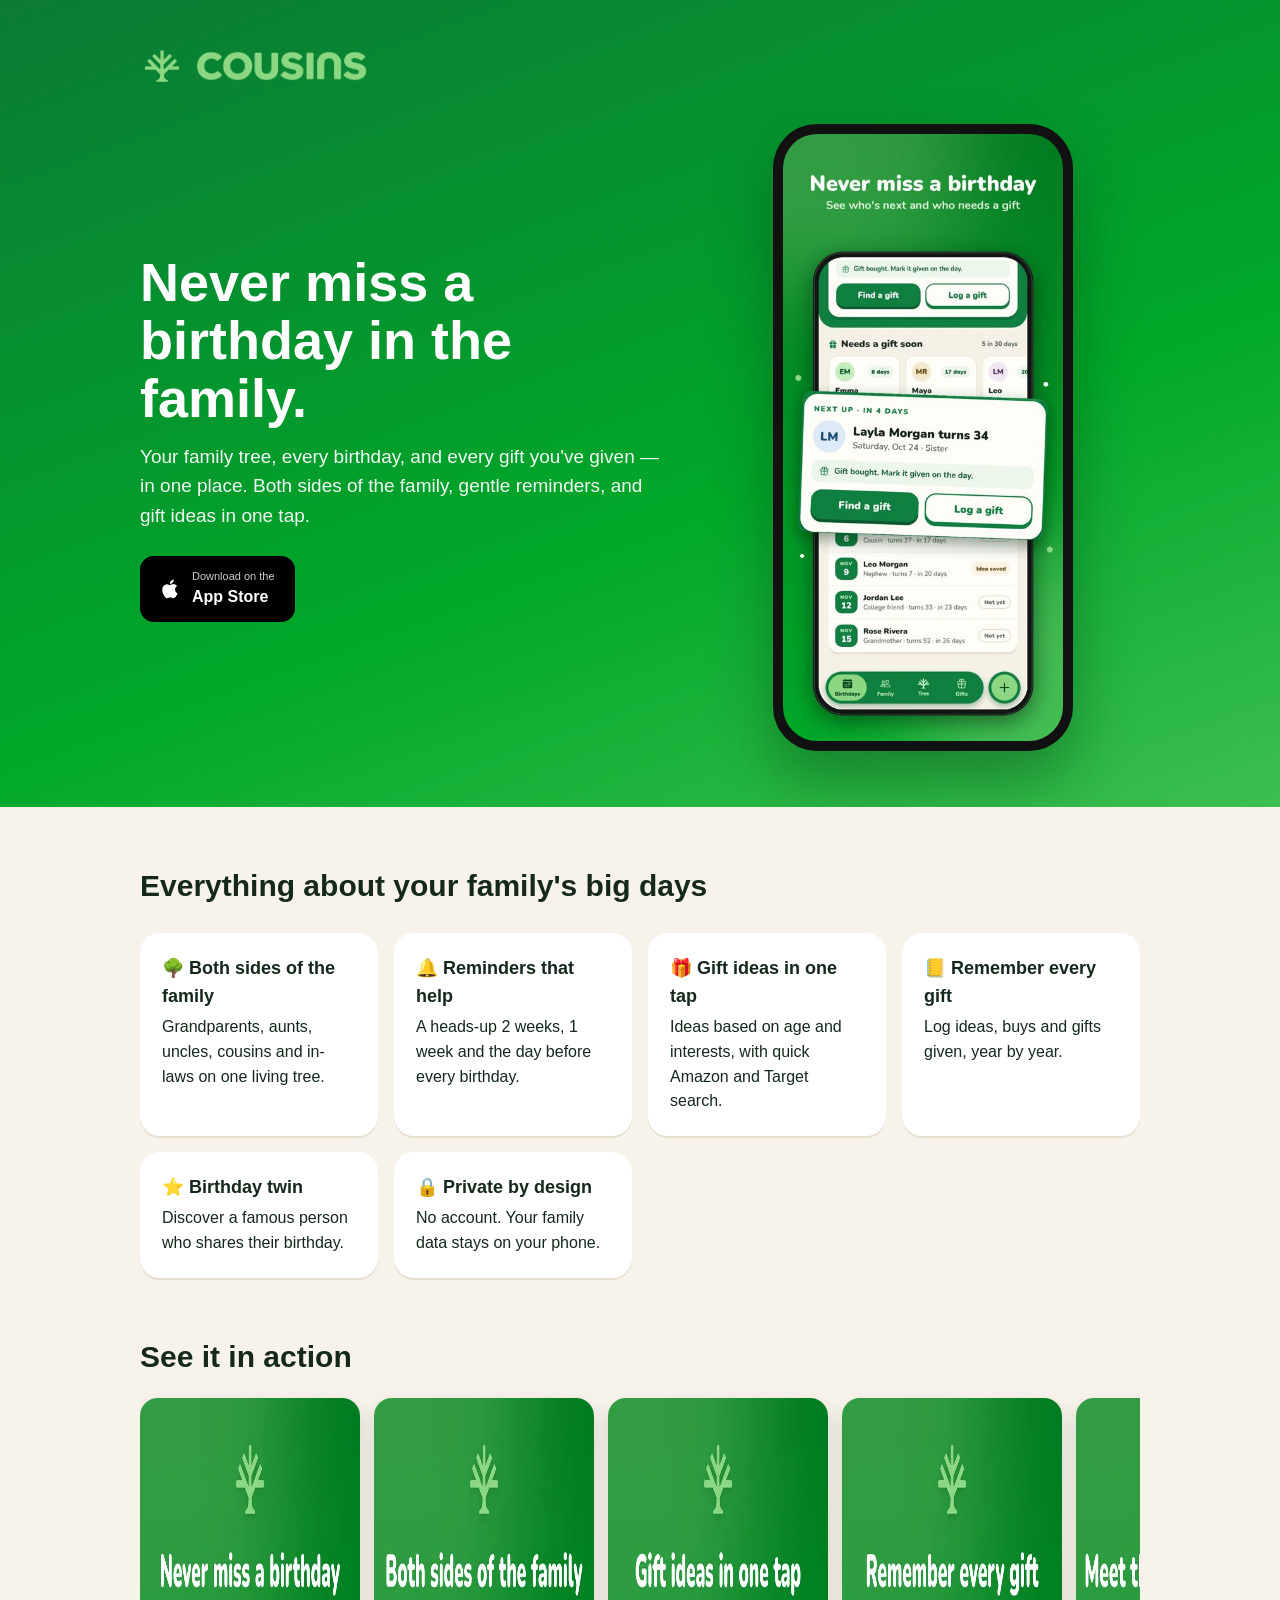
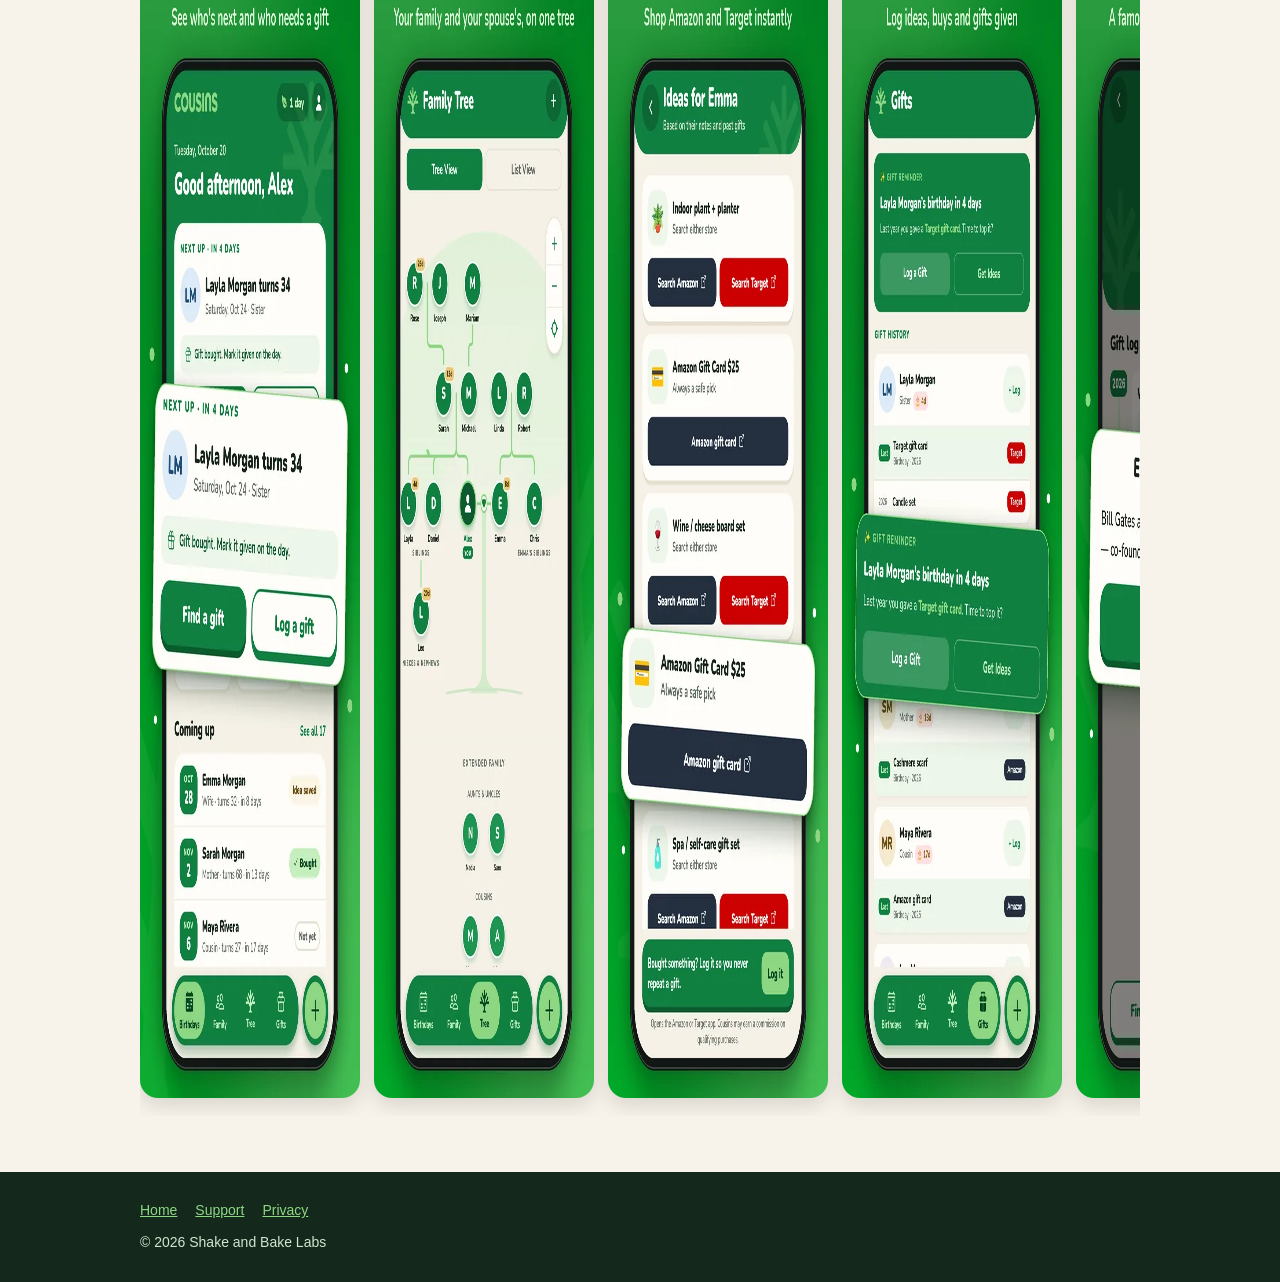
==== index.html @ 428f33ee "COUSINS landing, support and privacy pages" ====
<!doctype html><html lang="en"><head><meta charset="utf-8"><meta name="viewport" content="width=device-width,initial-scale=1"><title>COUSINS – Birthdays & Gifts for your whole family</title><meta name="description" content="COUSINS keeps your whole family tree, every birthday and every gift in one place."><link rel="icon" href="assets/tree.png"><link rel="apple-touch-icon" href="assets/apple-touch-icon.png"><meta name="theme-color" content="#00A829"><link rel="stylesheet" href="style.css"></head><body>
<header class="hero"><div class="wrap">
<div class="brand"><img class="t" src="assets/tree.png" alt=""><img class="w" src="assets/wordmark.png" alt="COUSINS"></div>
<div class="hero-grid"><div>
<h1>Never miss a birthday in the family.</h1>
<p class="sub">Your family tree, every birthday, and every gift you've given — in one place. Both sides of the family, gentle reminders, and gift ideas in one tap.</p>
<a class="badge" href="https://apps.apple.com/app/id6773212380"><svg width="22" height="22" viewBox="0 0 24 24" fill="#fff"><path d="M16.4 12.6c0-2.6 2.1-3.8 2.2-3.9-1.2-1.8-3.1-2-3.7-2-1.6-.2-3.1.9-3.9.9s-2-.9-3.4-.9c-1.7 0-3.3 1-4.2 2.6-1.8 3.1-.5 7.7 1.3 10.2.9 1.2 1.9 2.6 3.2 2.6 1.3-.1 1.8-.8 3.3-.8s2 .8 3.4.8c1.4 0 2.3-1.3 3.1-2.5 1-1.4 1.4-2.8 1.4-2.9-.1 0-2.7-1-2.7-4.1zM13.9 4.9c.7-.9 1.2-2 1.1-3.2-1 0-2.3.7-3 1.6-.7.8-1.3 2-1.1 3.1 1.1.1 2.3-.6 3-1.5z"/></svg><span><small>Download on the</small>App Store</span></a>
</div>
<div class="phone"><video src="assets/preview.mp4" poster="assets/poster.jpg" autoplay muted loop playsinline preload="metadata"></video></div>
</div></div></header>
<section><div class="wrap"><h2>Everything about your family's big days</h2>
<div class="feats">
<div class="feat"><b>🌳 Both sides of the family</b>Grandparents, aunts, uncles, cousins and in-laws on one living tree.</div>
<div class="feat"><b>🔔 Reminders that help</b>A heads-up 2 weeks, 1 week and the day before every birthday.</div>
<div class="feat"><b>🎁 Gift ideas in one tap</b>Ideas based on age and interests, with quick Amazon and Target search.</div>
<div class="feat"><b>📒 Remember every gift</b>Log ideas, buys and gifts given, year by year.</div>
<div class="feat"><b>⭐ Birthday twin</b>Discover a famous person who shares their birthday.</div>
<div class="feat"><b>🔒 Private by design</b>No account. Your family data stays on your phone.</div>
</div></div></section>
<section style="padding-top:0"><div class="wrap"><h2>See it in action</h2><div class="gallery">
<img src="assets/01_home.webp" alt="COUSINS screenshot" loading="lazy" width="600" height="1300">
<img src="assets/02_tree.webp" alt="COUSINS screenshot" loading="lazy" width="600" height="1300">
<img src="assets/03_ideas.webp" alt="COUSINS screenshot" loading="lazy" width="600" height="1300">
<img src="assets/04_gifts.webp" alt="COUSINS screenshot" loading="lazy" width="600" height="1300">
<img src="assets/05_twin.webp" alt="COUSINS screenshot" loading="lazy" width="600" height="1300">
<img src="assets/06_remind.webp" alt="COUSINS screenshot" loading="lazy" width="600" height="1300">
<img src="assets/07_family.webp" alt="COUSINS screenshot" loading="lazy" width="600" height="1300">
<img src="assets/08_welcome.webp" alt="COUSINS screenshot" loading="lazy" width="600" height="1300">
</div></div></section><footer><div class="wrap"><a href="index.html">Home</a><a href="support.html">Support</a><a href="privacy.html">Privacy</a><div style="margin-top:10px">© 2026 Shake and Bake Labs</div></div></footer></body></html>
---- style.css ----
:root{--g:#00A829;--gd:#0b7a35;--m:#8DD782;--ink:#14281c;--cream:#F7F3EA}
*{box-sizing:border-box}body{margin:0;font-family:-apple-system,BlinkMacSystemFont,"Nunito","Segoe UI",Roboto,sans-serif;color:var(--ink);background:var(--cream);line-height:1.55}
a{color:var(--gd)}img,video{max-width:100%;display:block}
.wrap{max-width:1040px;margin:0 auto;padding:0 20px}
header.hero{background:linear-gradient(160deg,#0b7a35,var(--g) 60%,#3cbf50);color:#fff;padding:44px 0 56px;overflow:hidden}
.brand{display:flex;align-items:center;gap:12px}.brand img.t{height:44px}.brand img.w{height:30px}
.hero-grid{display:grid;gap:36px;align-items:center;margin-top:36px}
@media(min-width:820px){.hero-grid{grid-template-columns:1.1fr .9fr}}
h1{font-size:clamp(34px,6vw,54px);line-height:1.08;margin:0 0 14px;font-weight:900}
.sub{font-size:19px;opacity:.95;margin:0 0 26px;max-width:34em}
.badge{display:inline-flex;align-items:center;gap:10px;background:#000;color:#fff;text-decoration:none;padding:12px 20px;border-radius:14px;font-weight:700}
.badge small{display:block;font-size:11px;font-weight:500;opacity:.8}
.phone{justify-self:center;width:min(300px,78vw);border-radius:44px;background:#111;padding:10px;box-shadow:0 30px 60px rgba(0,40,10,.35)}
.phone video{border-radius:34px;width:100%;aspect-ratio:886/1920;object-fit:cover;background:#0b7a35}
section{padding:56px 0}h2{font-size:30px;margin:0 0 10px;font-weight:900}
.feats{display:grid;gap:16px;grid-template-columns:repeat(auto-fit,minmax(220px,1fr));margin-top:24px}
.feat{background:#fff;border-radius:20px;padding:22px;box-shadow:0 2px 0 #e6dfcf}.feat b{display:block;font-size:18px;margin-bottom:4px}
.gallery{display:flex;gap:14px;overflow-x:auto;scroll-snap-type:x mandatory;padding:8px 2px 18px}
.gallery img{width:220px;flex:0 0 auto;border-radius:18px;scroll-snap-align:start;box-shadow:0 8px 20px rgba(0,0,0,.12)}
footer{background:var(--ink);color:#cfe7cf;padding:28px 0;font-size:14px}footer a{color:var(--m);margin-right:18px}
.doc{background:#fff;border-radius:20px;padding:28px;margin:32px auto;max-width:760px}
.doc h1{font-size:34px;color:var(--gd)}.doc h2{font-size:20px;margin-top:26px}
.top{background:var(--g);padding:16px 0}
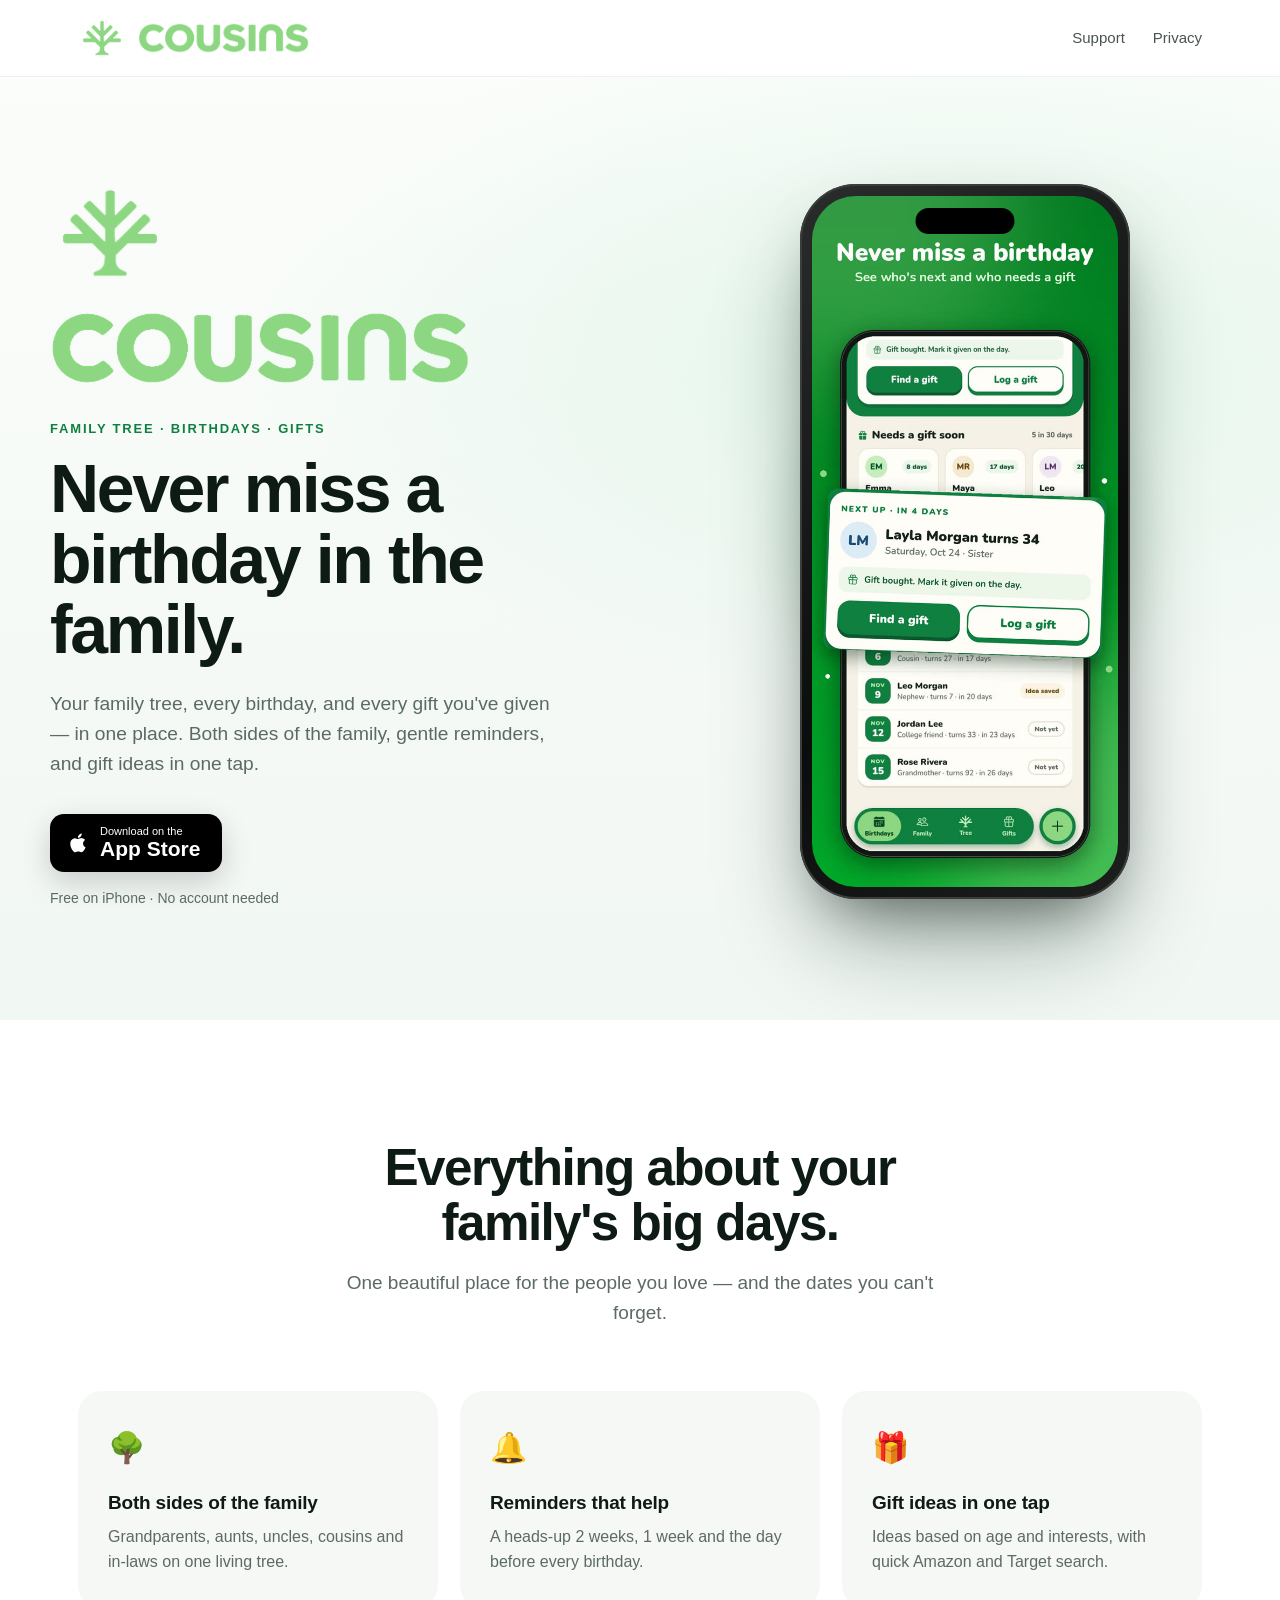
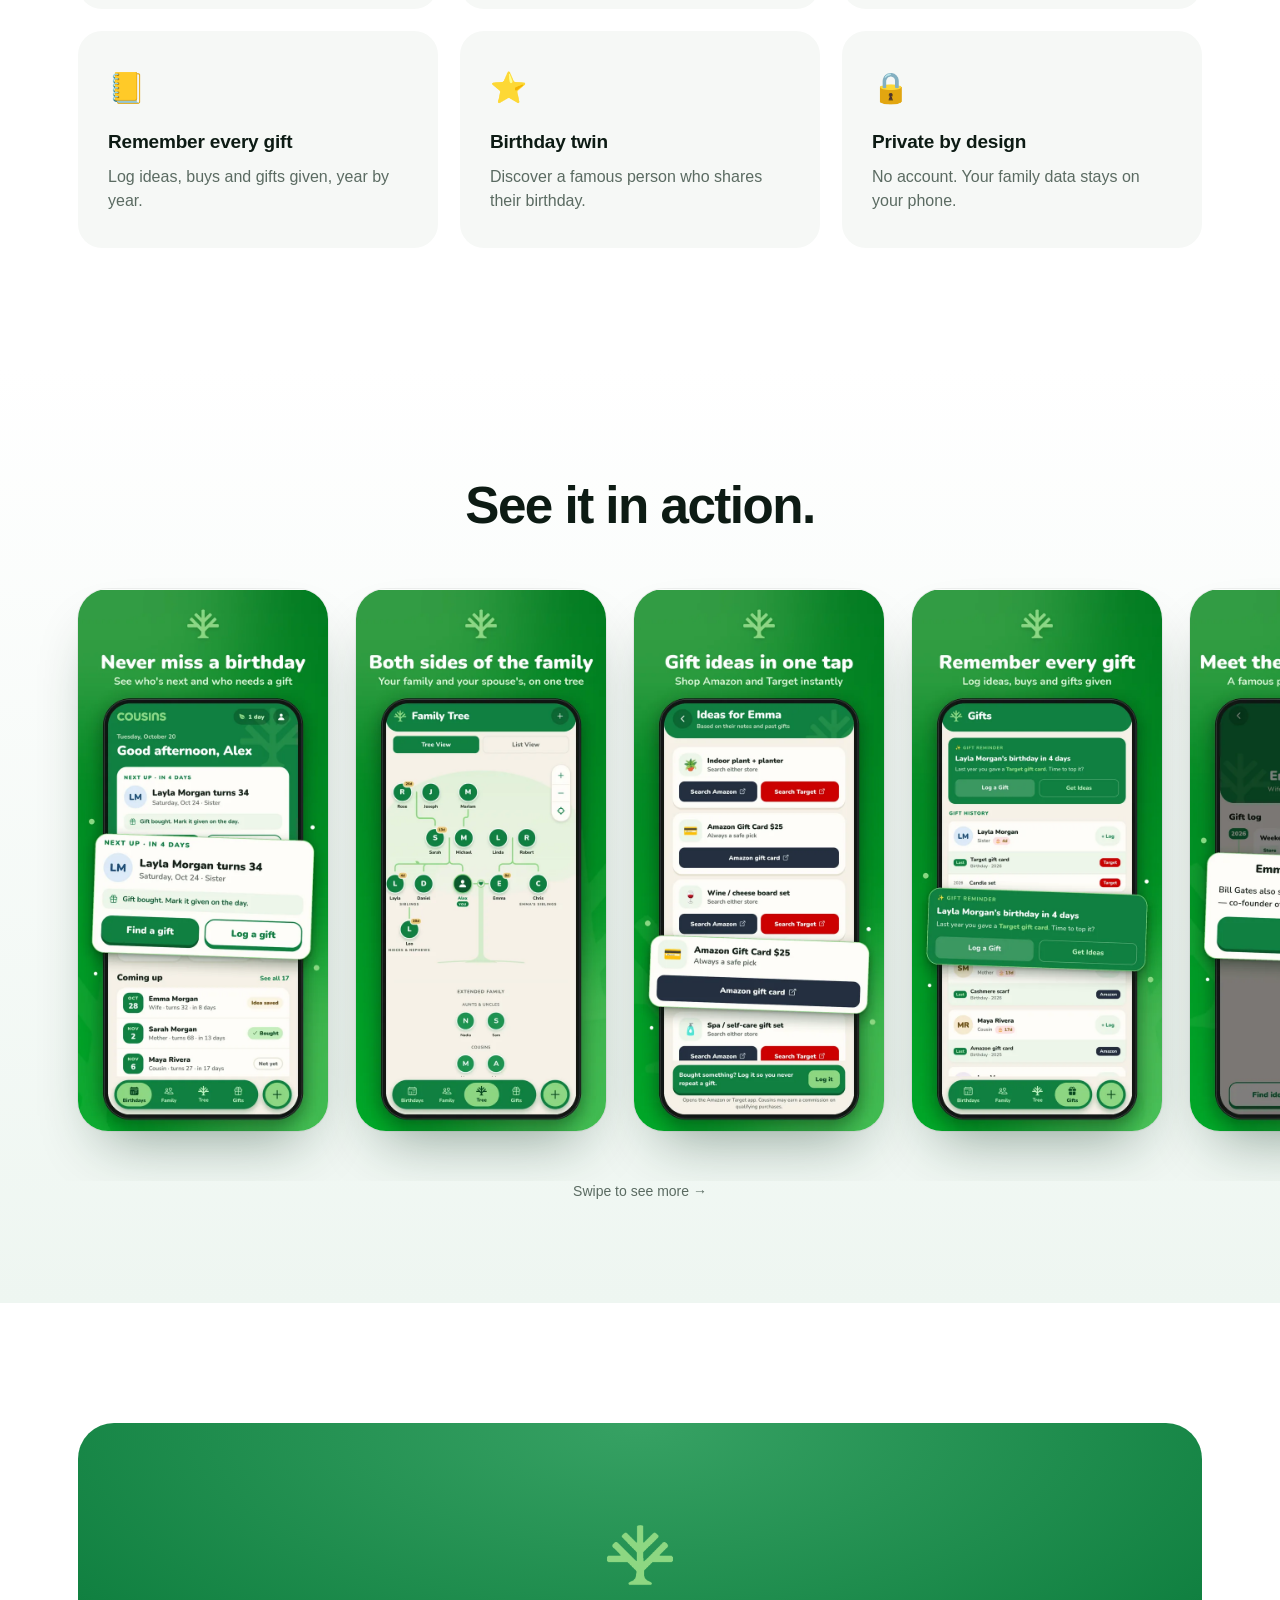
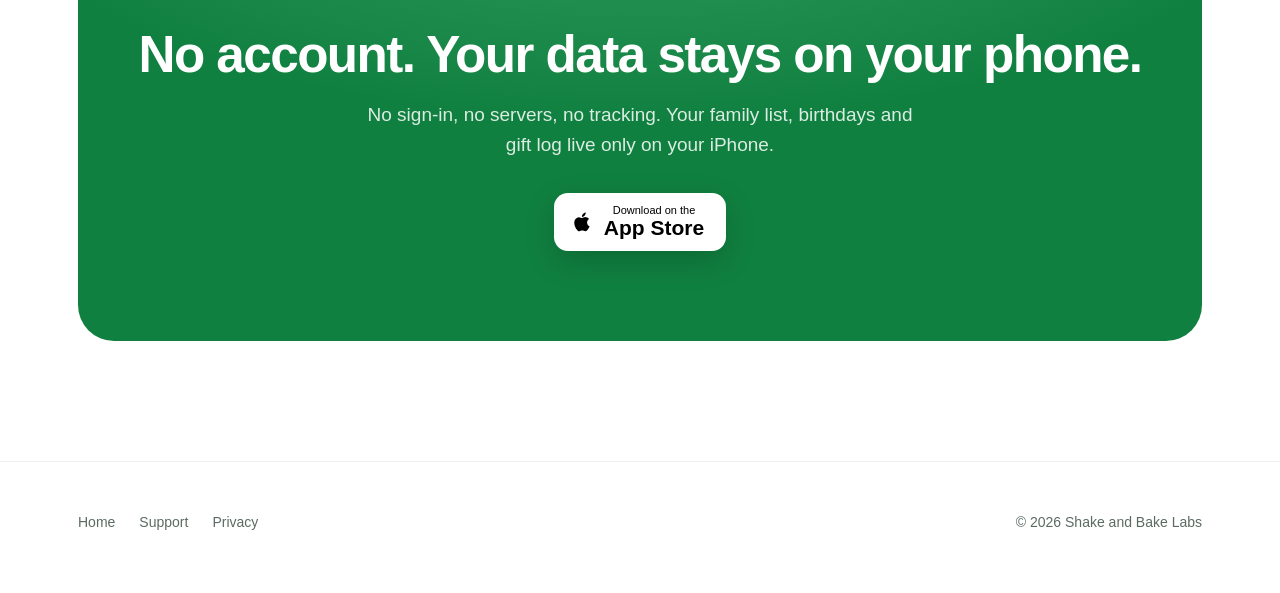
==== commit 6c8af187: "Premium redesign" ====
--- a/index.html
+++ b/index.html
@@ -1,29 +1,18 @@
-<!doctype html><html lang="en"><head><meta charset="utf-8"><meta name="viewport" content="width=device-width,initial-scale=1"><title>COUSINS – Birthdays & Gifts for your whole family</title><meta name="description" content="COUSINS keeps your whole family tree, every birthday and every gift in one place."><link rel="icon" href="assets/tree.png"><link rel="apple-touch-icon" href="assets/apple-touch-icon.png"><meta name="theme-color" content="#00A829"><link rel="stylesheet" href="style.css"></head><body>
-<header class="hero"><div class="wrap">
-<div class="brand"><img class="t" src="assets/tree.png" alt=""><img class="w" src="assets/wordmark.png" alt="COUSINS"></div>
-<div class="hero-grid"><div>
+<!doctype html><html lang="en"><head><meta charset="utf-8"><meta name="viewport" content="width=device-width,initial-scale=1"><title>COUSINS – Birthdays & Gifts for your whole family</title><meta name="description" content="COUSINS keeps your whole family tree, every birthday and every gift in one place."><link rel="icon" href="assets/tree.png"><link rel="apple-touch-icon" href="assets/apple-touch-icon.png"><meta name="theme-color" content="#108040"><link rel="stylesheet" href="style.css"></head><body>
+<header class="nav"><div class="wrap"><a class="brand" href="index.html"><img class="t" src="assets/tree.png" alt=""><img class="w" src="assets/wordmark.png" alt="COUSINS"></a><nav><a href="support.html">Support</a><a href="privacy.html">Privacy</a></nav></div></header>
+<section class="hero" style="padding:0"><div class="wrap hero-grid"><div>
+<div class="hero-logo"><img class="t" src="assets/tree.png" alt=""><img class="w" src="assets/wordmark.png" alt="COUSINS"></div>
+<div class="eyebrow">Family tree · Birthdays · Gifts</div>
 <h1>Never miss a birthday in the family.</h1>
 <p class="sub">Your family tree, every birthday, and every gift you've given — in one place. Both sides of the family, gentle reminders, and gift ideas in one tap.</p>
 <a class="badge" href="https://apps.apple.com/app/id6773212380"><svg width="22" height="22" viewBox="0 0 24 24" fill="#fff"><path d="M16.4 12.6c0-2.6 2.1-3.8 2.2-3.9-1.2-1.8-3.1-2-3.7-2-1.6-.2-3.1.9-3.9.9s-2-.9-3.4-.9c-1.7 0-3.3 1-4.2 2.6-1.8 3.1-.5 7.7 1.3 10.2.9 1.2 1.9 2.6 3.2 2.6 1.3-.1 1.8-.8 3.3-.8s2 .8 3.4.8c1.4 0 2.3-1.3 3.1-2.5 1-1.4 1.4-2.8 1.4-2.9-.1 0-2.7-1-2.7-4.1zM13.9 4.9c.7-.9 1.2-2 1.1-3.2-1 0-2.3.7-3 1.6-.7.8-1.3 2-1.1 3.1 1.1.1 2.3-.6 3-1.5z"/></svg><span><small>Download on the</small>App Store</span></a>
+<p class="note">Free on iPhone · No account needed</p>
 </div>
-<div class="phone"><video src="assets/preview.mp4" poster="assets/poster.jpg" autoplay muted loop playsinline preload="metadata"></video></div>
-</div></div></header>
-<section><div class="wrap"><h2>Everything about your family's big days</h2>
-<div class="feats">
-<div class="feat"><b>🌳 Both sides of the family</b>Grandparents, aunts, uncles, cousins and in-laws on one living tree.</div>
-<div class="feat"><b>🔔 Reminders that help</b>A heads-up 2 weeks, 1 week and the day before every birthday.</div>
-<div class="feat"><b>🎁 Gift ideas in one tap</b>Ideas based on age and interests, with quick Amazon and Target search.</div>
-<div class="feat"><b>📒 Remember every gift</b>Log ideas, buys and gifts given, year by year.</div>
-<div class="feat"><b>⭐ Birthday twin</b>Discover a famous person who shares their birthday.</div>
-<div class="feat"><b>🔒 Private by design</b>No account. Your family data stays on your phone.</div>
-</div></div></section>
-<section style="padding-top:0"><div class="wrap"><h2>See it in action</h2><div class="gallery">
-<img src="assets/01_home.webp" alt="COUSINS screenshot" loading="lazy" width="600" height="1300">
-<img src="assets/02_tree.webp" alt="COUSINS screenshot" loading="lazy" width="600" height="1300">
-<img src="assets/03_ideas.webp" alt="COUSINS screenshot" loading="lazy" width="600" height="1300">
-<img src="assets/04_gifts.webp" alt="COUSINS screenshot" loading="lazy" width="600" height="1300">
-<img src="assets/05_twin.webp" alt="COUSINS screenshot" loading="lazy" width="600" height="1300">
-<img src="assets/06_remind.webp" alt="COUSINS screenshot" loading="lazy" width="600" height="1300">
-<img src="assets/07_family.webp" alt="COUSINS screenshot" loading="lazy" width="600" height="1300">
-<img src="assets/08_welcome.webp" alt="COUSINS screenshot" loading="lazy" width="600" height="1300">
-</div></div></section><footer><div class="wrap"><a href="index.html">Home</a><a href="support.html">Support</a><a href="privacy.html">Privacy</a><div style="margin-top:10px">© 2026 Shake and Bake Labs</div></div></footer></body></html>
+<div class="stage"><div class="phone"><video src="assets/preview.mp4" poster="assets/poster.jpg" autoplay muted loop playsinline preload="auto"></video></div></div>
+</div></section>
+<section class="center"><div class="wrap"><h2>Everything about your<br>family's big days.</h2><p class="lead">One beautiful place for the people you love — and the dates you can't forget.</p><div class="feats" style="text-align:left"><div class="feat"><div class="ic">🌳</div><b>Both sides of the family</b><p>Grandparents, aunts, uncles, cousins and in-laws on one living tree.</p></div><div class="feat"><div class="ic">🔔</div><b>Reminders that help</b><p>A heads-up 2 weeks, 1 week and the day before every birthday.</p></div><div class="feat"><div class="ic">🎁</div><b>Gift ideas in one tap</b><p>Ideas based on age and interests, with quick Amazon and Target search.</p></div><div class="feat"><div class="ic">📒</div><b>Remember every gift</b><p>Log ideas, buys and gifts given, year by year.</p></div><div class="feat"><div class="ic">⭐</div><b>Birthday twin</b><p>Discover a famous person who shares their birthday.</p></div><div class="feat"><div class="ic">🔒</div><b>Private by design</b><p>No account. Your family data stays on your phone.</p></div></div></div></section>
+<section class="gallery-sec center" style="padding-top:110px"><div class="wrap"><h2>See it in action.</h2></div><div class="gallery"><div class="shot"><img src="assets/01_home.webp" alt="COUSINS screenshot" loading="lazy" width="600" height="1300"></div><div class="shot"><img src="assets/02_tree.webp" alt="COUSINS screenshot" loading="lazy" width="600" height="1300"></div><div class="shot"><img src="assets/03_ideas.webp" alt="COUSINS screenshot" loading="lazy" width="600" height="1300"></div><div class="shot"><img src="assets/04_gifts.webp" alt="COUSINS screenshot" loading="lazy" width="600" height="1300"></div><div class="shot"><img src="assets/05_twin.webp" alt="COUSINS screenshot" loading="lazy" width="600" height="1300"></div><div class="shot"><img src="assets/06_remind.webp" alt="COUSINS screenshot" loading="lazy" width="600" height="1300"></div><div class="shot"><img src="assets/07_family.webp" alt="COUSINS screenshot" loading="lazy" width="600" height="1300"></div><div class="shot"><img src="assets/08_welcome.webp" alt="COUSINS screenshot" loading="lazy" width="600" height="1300"></div></div><p class="hint">Swipe to see more →</p></section>
+<section><div class="wrap"><div class="privacy"><img src="assets/tree.png" alt=""><h2>No account. Your data stays on your phone.</h2><p>No sign-in, no servers, no tracking. Your family list, birthdays and gift log live only on your iPhone.</p><a class="badge" href="https://apps.apple.com/app/id6773212380"><svg width="22" height="22" viewBox="0 0 24 24" fill="#fff"><path d="M16.4 12.6c0-2.6 2.1-3.8 2.2-3.9-1.2-1.8-3.1-2-3.7-2-1.6-.2-3.1.9-3.9.9s-2-.9-3.4-.9c-1.7 0-3.3 1-4.2 2.6-1.8 3.1-.5 7.7 1.3 10.2.9 1.2 1.9 2.6 3.2 2.6 1.3-.1 1.8-.8 3.3-.8s2 .8 3.4.8c1.4 0 2.3-1.3 3.1-2.5 1-1.4 1.4-2.8 1.4-2.9-.1 0-2.7-1-2.7-4.1zM13.9 4.9c.7-.9 1.2-2 1.1-3.2-1 0-2.3.7-3 1.6-.7.8-1.3 2-1.1 3.1 1.1.1 2.3-.6 3-1.5z"/></svg><span><small>Download on the</small>App Store</span></a></div></div></section>
+<footer><div class="wrap"><div><a href="index.html">Home</a><a href="support.html">Support</a><a href="privacy.html">Privacy</a></div><div>© 2026 Shake and Bake Labs</div></div></footer>
+<script>document.querySelectorAll('video').forEach(v=>{v.muted=true;v.play().catch(()=>{})})</script>
+</body></html>
--- a/style.css
+++ b/style.css
@@ -1,23 +1,82 @@
-:root{--g:#00A829;--gd:#0b7a35;--m:#8DD782;--ink:#14281c;--cream:#F7F3EA}
-*{box-sizing:border-box}body{margin:0;font-family:-apple-system,BlinkMacSystemFont,"Nunito","Segoe UI",Roboto,sans-serif;color:var(--ink);background:var(--cream);line-height:1.55}
-a{color:var(--gd)}img,video{max-width:100%;display:block}
-.wrap{max-width:1040px;margin:0 auto;padding:0 20px}
-header.hero{background:linear-gradient(160deg,#0b7a35,var(--g) 60%,#3cbf50);color:#fff;padding:44px 0 56px;overflow:hidden}
-.brand{display:flex;align-items:center;gap:12px}.brand img.t{height:44px}.brand img.w{height:30px}
-.hero-grid{display:grid;gap:36px;align-items:center;margin-top:36px}
-@media(min-width:820px){.hero-grid{grid-template-columns:1.1fr .9fr}}
-h1{font-size:clamp(34px,6vw,54px);line-height:1.08;margin:0 0 14px;font-weight:900}
-.sub{font-size:19px;opacity:.95;margin:0 0 26px;max-width:34em}
-.badge{display:inline-flex;align-items:center;gap:10px;background:#000;color:#fff;text-decoration:none;padding:12px 20px;border-radius:14px;font-weight:700}
-.badge small{display:block;font-size:11px;font-weight:500;opacity:.8}
-.phone{justify-self:center;width:min(300px,78vw);border-radius:44px;background:#111;padding:10px;box-shadow:0 30px 60px rgba(0,40,10,.35)}
-.phone video{border-radius:34px;width:100%;aspect-ratio:886/1920;object-fit:cover;background:#0b7a35}
-section{padding:56px 0}h2{font-size:30px;margin:0 0 10px;font-weight:900}
-.feats{display:grid;gap:16px;grid-template-columns:repeat(auto-fit,minmax(220px,1fr));margin-top:24px}
-.feat{background:#fff;border-radius:20px;padding:22px;box-shadow:0 2px 0 #e6dfcf}.feat b{display:block;font-size:18px;margin-bottom:4px}
-.gallery{display:flex;gap:14px;overflow-x:auto;scroll-snap-type:x mandatory;padding:8px 2px 18px}
-.gallery img{width:220px;flex:0 0 auto;border-radius:18px;scroll-snap-align:start;box-shadow:0 8px 20px rgba(0,0,0,.12)}
-footer{background:var(--ink);color:#cfe7cf;padding:28px 0;font-size:14px}footer a{color:var(--m);margin-right:18px}
-.doc{background:#fff;border-radius:20px;padding:28px;margin:32px auto;max-width:760px}
-.doc h1{font-size:34px;color:var(--gd)}.doc h2{font-size:20px;margin-top:26px}
-.top{background:var(--g);padding:16px 0}
+:root{--g:#108040;--gd:#0b5e2f;--mint:#7fe0a6;--ink:#0d1b14;--mute:#5b6b62;--bg:#f6f8f6}
+*{box-sizing:border-box;margin:0;padding:0}
+html{scroll-behavior:smooth}
+body{font-family:-apple-system,BlinkMacSystemFont,"SF Pro Display","Inter","Segoe UI",Roboto,sans-serif;color:var(--ink);background:#fff;-webkit-font-smoothing:antialiased;line-height:1.55}
+a{color:var(--g)}
+.wrap{max-width:1180px;margin:0 auto;padding:0 28px}
+/* nav */
+.nav{position:sticky;top:0;z-index:10;background:rgba(255,255,255,.78);backdrop-filter:saturate(180%) blur(18px);-webkit-backdrop-filter:saturate(180%) blur(18px);border-bottom:1px solid rgba(0,0,0,.06)}
+.nav .wrap{display:flex;align-items:center;justify-content:space-between;height:76px}
+.brand{display:flex;align-items:center;gap:12px;text-decoration:none}
+.brand .t{height:48px;width:auto}
+.brand .w{height:30px;width:auto}
+.nav nav a{color:var(--ink);text-decoration:none;font-size:15px;margin-left:28px;opacity:.75}
+.nav nav a:hover{opacity:1}
+/* hero */
+.hero{position:relative;overflow:hidden;background:radial-gradient(1200px 600px at 75% 30%,#e3f6ea 0,rgba(227,246,234,0) 60%),linear-gradient(180deg,#fbfdfb,#f1f7f3)}
+.hero-grid{display:grid;grid-template-columns:1.05fr .95fr;gap:64px;align-items:center;padding:96px 0 110px}
+.hero-logo{display:flex;flex-direction:column;align-items:flex-start;gap:18px;margin-bottom:34px}
+.hero-logo .t{width:120px;height:auto}
+.hero-logo .w{width:min(420px,80%);height:auto}
+.eyebrow{font-size:13px;font-weight:600;letter-spacing:.14em;text-transform:uppercase;color:var(--g);margin-bottom:14px}
+h1{font-size:clamp(40px,5.4vw,68px);line-height:1.04;letter-spacing:-.035em;font-weight:700}
+.sub{font-size:clamp(17px,1.5vw,21px);color:var(--mute);margin:24px 0 36px;max-width:520px}
+.badge{display:inline-flex;align-items:center;gap:10px;background:#000;color:#fff;text-decoration:none;padding:12px 22px 12px 18px;border-radius:14px;box-shadow:0 10px 30px rgba(0,0,0,.18);transition:transform .2s}
+.badge:hover{transform:translateY(-2px)}
+.badge span{display:flex;flex-direction:column;font-size:21px;font-weight:600;line-height:1.05}
+.badge small{font-size:11px;font-weight:400}
+.note{font-size:14px;color:var(--mute);margin-top:16px}
+/* device */
+.stage{display:flex;justify-content:center;position:relative}
+.stage::before{content:"";position:absolute;width:420px;height:420px;border-radius:50%;background:radial-gradient(circle,rgba(16,128,64,.22),rgba(16,128,64,0) 70%);top:50%;left:50%;transform:translate(-50%,-50%);filter:blur(10px)}
+.phone{position:relative;width:min(330px,78vw);aspect-ratio:886/1920;padding:12px;border-radius:56px;background:linear-gradient(145deg,#2a2d2c,#0b0c0c 60%,#1d1f1e);box-shadow:0 0 0 2px #3a3d3c inset,0 50px 100px -20px rgba(11,40,24,.45),0 30px 60px -30px rgba(0,0,0,.5)}
+.phone video,.phone img{display:block;width:100%;height:100%;object-fit:cover;border-radius:44px;background:#0f7a3c}
+.phone::after{content:"";position:absolute;top:24px;left:50%;transform:translateX(-50%);width:30%;height:26px;background:#000;border-radius:20px}
+/* sections */
+section{padding:120px 0}
+.center{text-align:center}
+h2{font-size:clamp(32px,4vw,52px);letter-spacing:-.03em;line-height:1.08;font-weight:700}
+.lead{font-size:19px;color:var(--mute);max-width:620px;margin:18px auto 0}
+.feats{display:grid;grid-template-columns:repeat(3,1fr);gap:22px;margin-top:64px}
+.feat{background:var(--bg);border-radius:24px;padding:34px 30px;transition:transform .25s,box-shadow .25s}
+.feat:hover{transform:translateY(-4px);box-shadow:0 20px 40px -20px rgba(11,60,30,.25)}
+.feat .ic{font-size:30px;margin-bottom:16px}
+.feat b{display:block;font-size:19px;margin-bottom:8px;letter-spacing:-.01em}
+.feat p{color:var(--mute);font-size:16px}
+/* gallery */
+.gallery-sec{background:linear-gradient(180deg,#fff,#eef6f1);padding-bottom:100px}
+.gallery{display:flex;gap:28px;overflow-x:auto;scroll-snap-type:x mandatory;padding:56px max(28px,calc((100vw - 1180px)/2 + 28px)) 50px;scrollbar-width:none}
+.gallery::-webkit-scrollbar{display:none}
+.shot{flex:0 0 auto;width:250px;aspect-ratio:1290/2796;scroll-snap-align:center;border-radius:30px;overflow:hidden;box-shadow:0 30px 60px -25px rgba(11,50,28,.45),0 0 0 1px rgba(0,0,0,.05)}
+.shot img{display:block;width:100%;height:100%;object-fit:contain}
+.hint{text-align:center;color:var(--mute);font-size:14px}
+/* privacy band */
+.privacy{background:var(--g);color:#fff;text-align:center;border-radius:36px;padding:90px 30px;background-image:radial-gradient(700px 300px at 50% 0,rgba(127,224,166,.35),transparent)}
+.privacy img{width:84px;margin-bottom:22px}
+.privacy h2{color:#fff}
+.privacy p{color:rgba(255,255,255,.85);font-size:19px;max-width:560px;margin:18px auto 34px}
+.privacy .badge{background:#fff;color:#000}
+.privacy .badge svg{fill:#000}
+/* footer */
+footer{padding:50px 0 60px;color:var(--mute);font-size:14px;border-top:1px solid rgba(0,0,0,.06)}
+footer .wrap{display:flex;justify-content:space-between;align-items:center;flex-wrap:wrap;gap:16px}
+footer a{color:var(--mute);text-decoration:none;margin-right:24px}
+footer a:hover{color:var(--ink)}
+/* docs */
+.doc{max-width:760px;margin:0 auto;padding:80px 28px 100px}
+.doc h1{font-size:clamp(36px,5vw,54px);margin-bottom:28px}
+.doc h2{font-size:22px;letter-spacing:-.01em;margin:40px 0 10px}
+.doc p,.doc li{color:#33433a;font-size:17px;margin-bottom:12px}
+.doc ul{padding-left:22px}
+@media(max-width:900px){
+ .hero-grid{grid-template-columns:1fr;text-align:center;padding:60px 0 80px;gap:56px}
+ .hero-logo{align-items:center}.sub{margin-left:auto;margin-right:auto}
+ .feats{grid-template-columns:1fr 1fr}
+ section{padding:84px 0}
+}
+@media(max-width:600px){
+ .nav nav a{margin-left:16px;font-size:14px}.brand .t{height:38px}.brand .w{height:22px}
+ .hero-logo .t{width:96px}.feats{grid-template-columns:1fr}
+ .shot{width:210px;border-radius:26px}.phone{border-radius:48px;padding:10px}.phone video{border-radius:38px}
+ .privacy{border-radius:0;margin:0 -28px}
+}
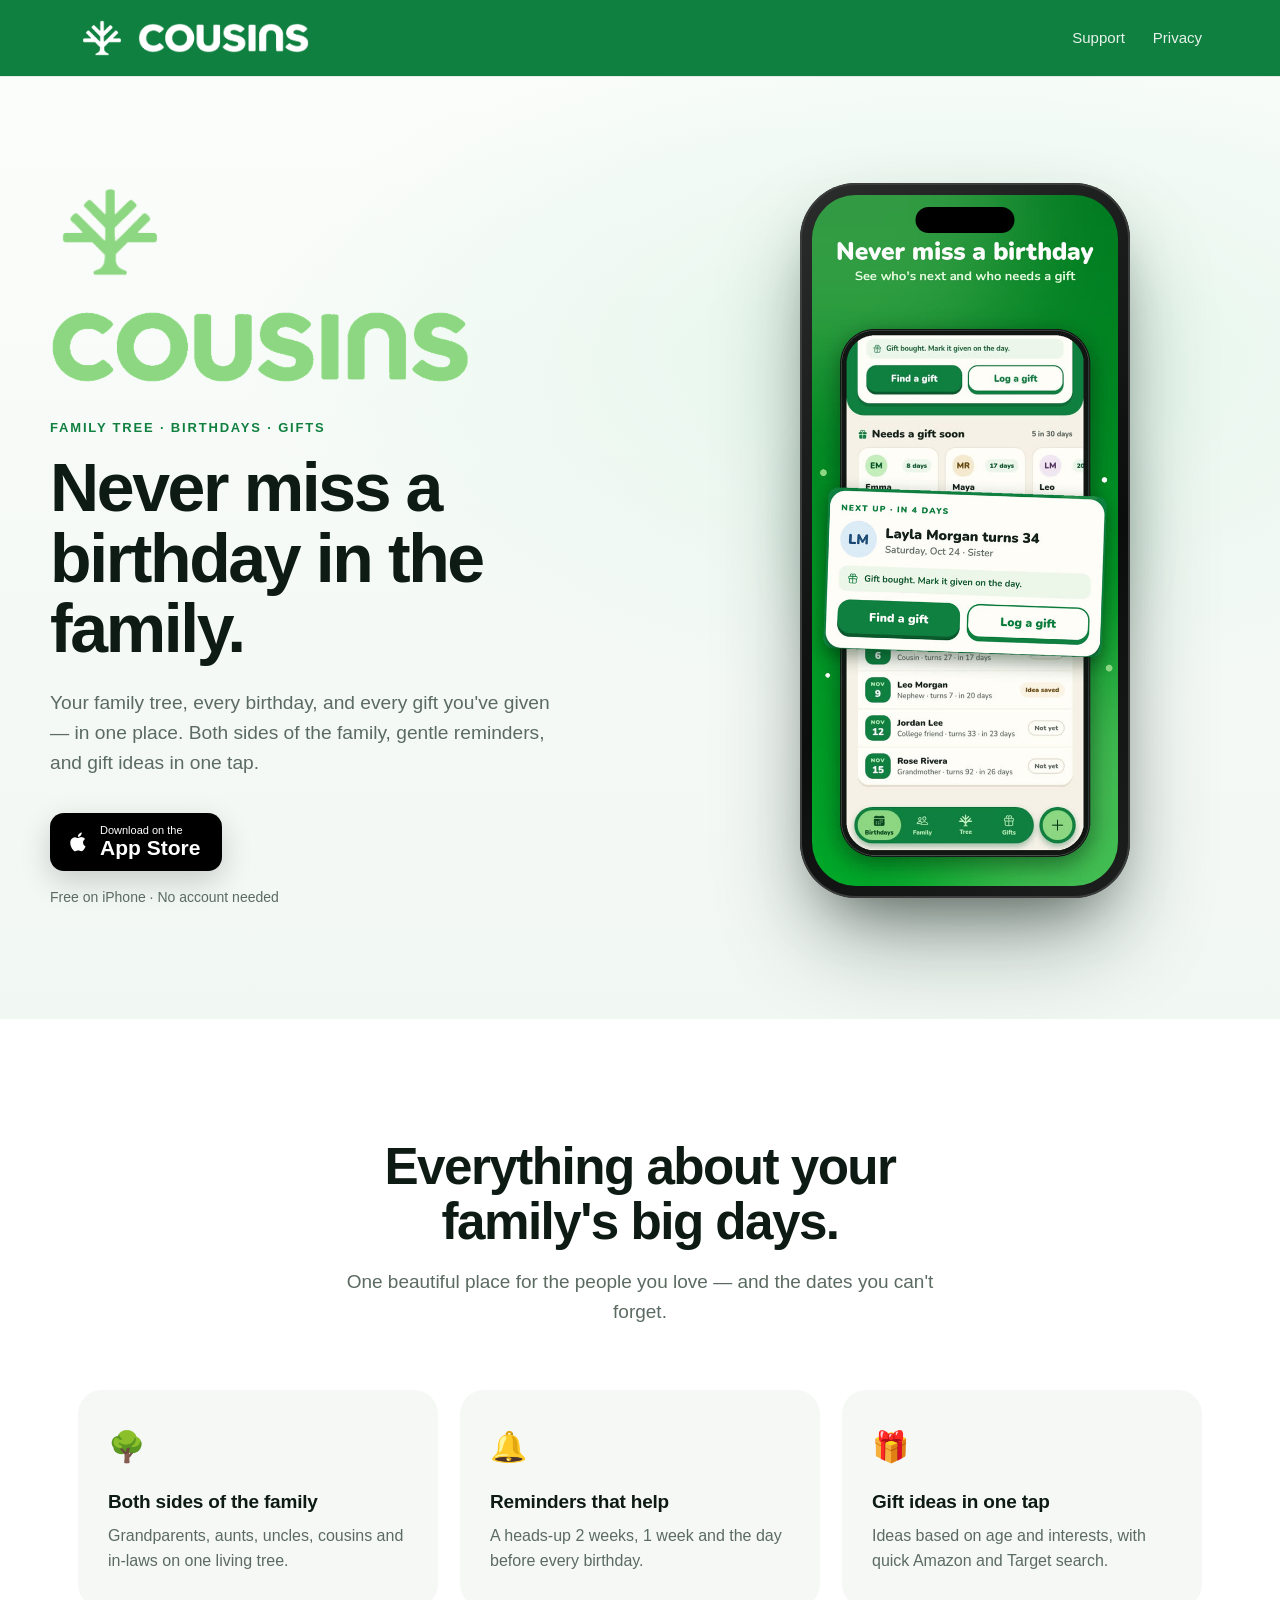
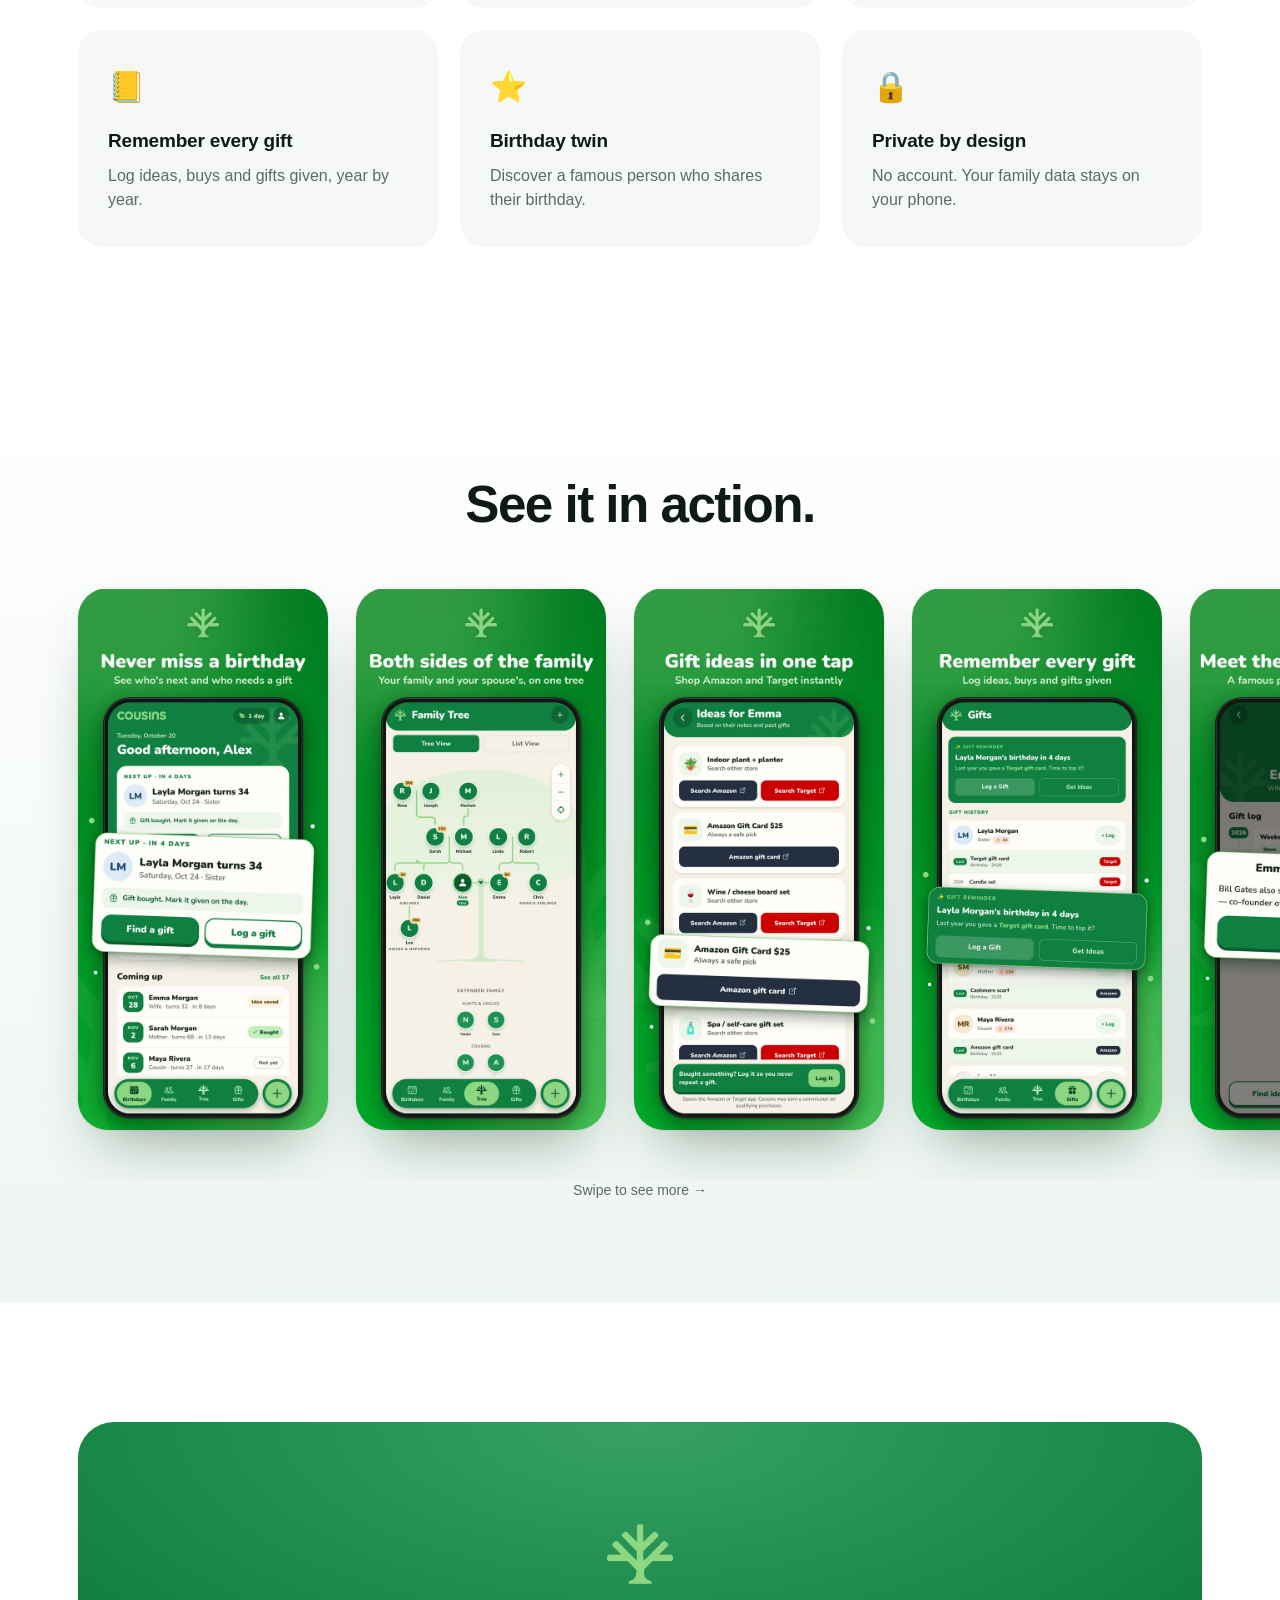
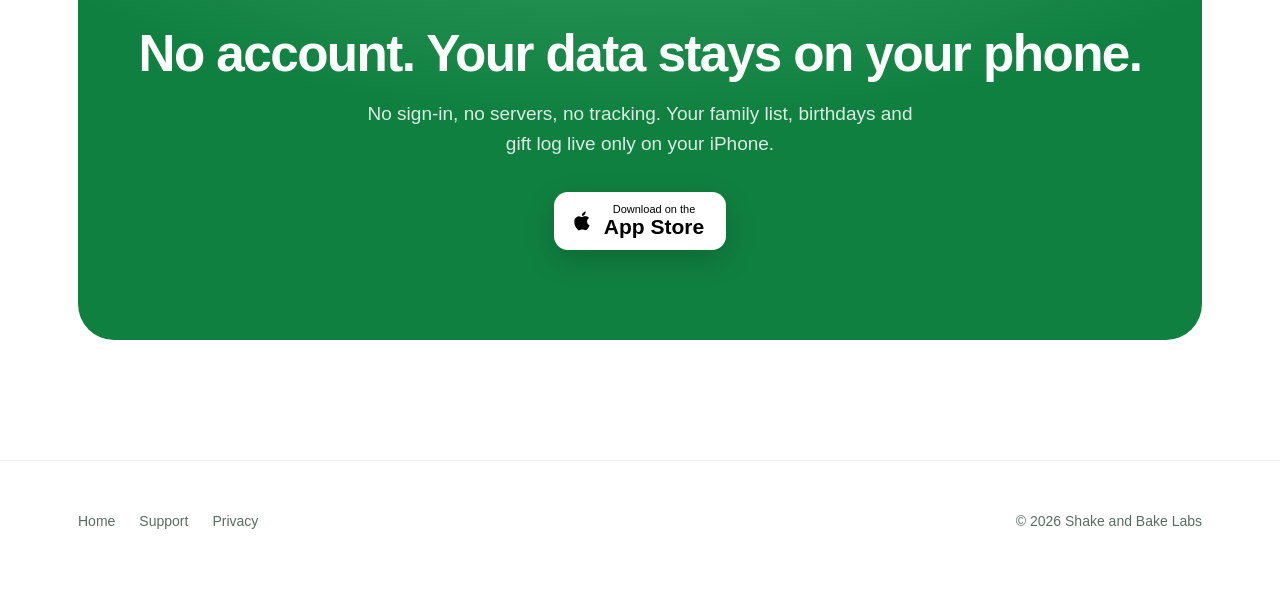
==== commit 2efda12c: "Autoplay fix + green header" ====
--- a/index.html
+++ b/index.html
@@ -1,5 +1,5 @@
 <!doctype html><html lang="en"><head><meta charset="utf-8"><meta name="viewport" content="width=device-width,initial-scale=1"><title>COUSINS – Birthdays & Gifts for your whole family</title><meta name="description" content="COUSINS keeps your whole family tree, every birthday and every gift in one place."><link rel="icon" href="assets/tree.png"><link rel="apple-touch-icon" href="assets/apple-touch-icon.png"><meta name="theme-color" content="#108040"><link rel="stylesheet" href="style.css"></head><body>
-<header class="nav"><div class="wrap"><a class="brand" href="index.html"><img class="t" src="assets/tree.png" alt=""><img class="w" src="assets/wordmark.png" alt="COUSINS"></a><nav><a href="support.html">Support</a><a href="privacy.html">Privacy</a></nav></div></header>
+<header class="nav"><div class="wrap"><a class="brand" href="index.html"><img class="t" src="assets/tree-white.png" alt=""><img class="w" src="assets/wordmark-white.png" alt="COUSINS"></a><nav><a href="support.html">Support</a><a href="privacy.html">Privacy</a></nav></div></header>
 <section class="hero" style="padding:0"><div class="wrap hero-grid"><div>
 <div class="hero-logo"><img class="t" src="assets/tree.png" alt=""><img class="w" src="assets/wordmark.png" alt="COUSINS"></div>
 <div class="eyebrow">Family tree · Birthdays · Gifts</div>
@@ -8,11 +8,11 @@
 <a class="badge" href="https://apps.apple.com/app/id6773212380"><svg width="22" height="22" viewBox="0 0 24 24" fill="#fff"><path d="M16.4 12.6c0-2.6 2.1-3.8 2.2-3.9-1.2-1.8-3.1-2-3.7-2-1.6-.2-3.1.9-3.9.9s-2-.9-3.4-.9c-1.7 0-3.3 1-4.2 2.6-1.8 3.1-.5 7.7 1.3 10.2.9 1.2 1.9 2.6 3.2 2.6 1.3-.1 1.8-.8 3.3-.8s2 .8 3.4.8c1.4 0 2.3-1.3 3.1-2.5 1-1.4 1.4-2.8 1.4-2.9-.1 0-2.7-1-2.7-4.1zM13.9 4.9c.7-.9 1.2-2 1.1-3.2-1 0-2.3.7-3 1.6-.7.8-1.3 2-1.1 3.1 1.1.1 2.3-.6 3-1.5z"/></svg><span><small>Download on the</small>App Store</span></a>
 <p class="note">Free on iPhone · No account needed</p>
 </div>
-<div class="stage"><div class="phone"><video src="assets/preview.mp4" poster="assets/poster.jpg" autoplay muted loop playsinline preload="auto"></video></div></div>
+<div class="stage"><div class="phone"><video src="assets/preview.mp4" poster="assets/poster.jpg" autoplay muted loop playsinline webkit-playsinline preload="auto" disablepictureinpicture disableremoteplayback></video></div></div>
 </div></section>
 <section class="center"><div class="wrap"><h2>Everything about your<br>family's big days.</h2><p class="lead">One beautiful place for the people you love — and the dates you can't forget.</p><div class="feats" style="text-align:left"><div class="feat"><div class="ic">🌳</div><b>Both sides of the family</b><p>Grandparents, aunts, uncles, cousins and in-laws on one living tree.</p></div><div class="feat"><div class="ic">🔔</div><b>Reminders that help</b><p>A heads-up 2 weeks, 1 week and the day before every birthday.</p></div><div class="feat"><div class="ic">🎁</div><b>Gift ideas in one tap</b><p>Ideas based on age and interests, with quick Amazon and Target search.</p></div><div class="feat"><div class="ic">📒</div><b>Remember every gift</b><p>Log ideas, buys and gifts given, year by year.</p></div><div class="feat"><div class="ic">⭐</div><b>Birthday twin</b><p>Discover a famous person who shares their birthday.</p></div><div class="feat"><div class="ic">🔒</div><b>Private by design</b><p>No account. Your family data stays on your phone.</p></div></div></div></section>
 <section class="gallery-sec center" style="padding-top:110px"><div class="wrap"><h2>See it in action.</h2></div><div class="gallery"><div class="shot"><img src="assets/01_home.webp" alt="COUSINS screenshot" loading="lazy" width="600" height="1300"></div><div class="shot"><img src="assets/02_tree.webp" alt="COUSINS screenshot" loading="lazy" width="600" height="1300"></div><div class="shot"><img src="assets/03_ideas.webp" alt="COUSINS screenshot" loading="lazy" width="600" height="1300"></div><div class="shot"><img src="assets/04_gifts.webp" alt="COUSINS screenshot" loading="lazy" width="600" height="1300"></div><div class="shot"><img src="assets/05_twin.webp" alt="COUSINS screenshot" loading="lazy" width="600" height="1300"></div><div class="shot"><img src="assets/06_remind.webp" alt="COUSINS screenshot" loading="lazy" width="600" height="1300"></div><div class="shot"><img src="assets/07_family.webp" alt="COUSINS screenshot" loading="lazy" width="600" height="1300"></div><div class="shot"><img src="assets/08_welcome.webp" alt="COUSINS screenshot" loading="lazy" width="600" height="1300"></div></div><p class="hint">Swipe to see more →</p></section>
 <section><div class="wrap"><div class="privacy"><img src="assets/tree.png" alt=""><h2>No account. Your data stays on your phone.</h2><p>No sign-in, no servers, no tracking. Your family list, birthdays and gift log live only on your iPhone.</p><a class="badge" href="https://apps.apple.com/app/id6773212380"><svg width="22" height="22" viewBox="0 0 24 24" fill="#fff"><path d="M16.4 12.6c0-2.6 2.1-3.8 2.2-3.9-1.2-1.8-3.1-2-3.7-2-1.6-.2-3.1.9-3.9.9s-2-.9-3.4-.9c-1.7 0-3.3 1-4.2 2.6-1.8 3.1-.5 7.7 1.3 10.2.9 1.2 1.9 2.6 3.2 2.6 1.3-.1 1.8-.8 3.3-.8s2 .8 3.4.8c1.4 0 2.3-1.3 3.1-2.5 1-1.4 1.4-2.8 1.4-2.9-.1 0-2.7-1-2.7-4.1zM13.9 4.9c.7-.9 1.2-2 1.1-3.2-1 0-2.3.7-3 1.6-.7.8-1.3 2-1.1 3.1 1.1.1 2.3-.6 3-1.5z"/></svg><span><small>Download on the</small>App Store</span></a></div></div></section>
 <footer><div class="wrap"><div><a href="index.html">Home</a><a href="support.html">Support</a><a href="privacy.html">Privacy</a></div><div>© 2026 Shake and Bake Labs</div></div></footer>
-<script>document.querySelectorAll('video').forEach(v=>{v.muted=true;v.play().catch(()=>{})})</script>
+<script>(function(){var v=document.querySelector('.phone video');if(!v)return;v.muted=true;v.defaultMuted=true;v.setAttribute('muted','');v.playsInline=true;function p(){if(v.paused){v.muted=true;var r=v.play();if(r&&r.catch)r.catch(function(){})}}['loadedmetadata','loadeddata','canplay','canplaythrough'].forEach(function(e){v.addEventListener(e,p)});document.addEventListener('visibilitychange',p);window.addEventListener('pageshow',p);['touchstart','scroll','click','keydown','pointerdown'].forEach(function(e){window.addEventListener(e,p,{passive:true})});if('IntersectionObserver'in window)new IntersectionObserver(function(es){es.forEach(function(x){if(x.isIntersecting)p()})}).observe(v);p();setTimeout(p,500);setTimeout(p,1500)})();</script>
 </body></html>
--- a/style.css
+++ b/style.css
@@ -80,3 +80,5 @@
  .shot{width:210px;border-radius:26px}.phone{border-radius:48px;padding:10px}.phone video{border-radius:38px}
  .privacy{border-radius:0;margin:0 -28px}
 }
+.nav{background:#108040;border-bottom:none;box-shadow:0 1px 0 rgba(0,0,0,.08)}
+.nav nav a{color:#fff;opacity:.9}.nav nav a:hover{opacity:1}
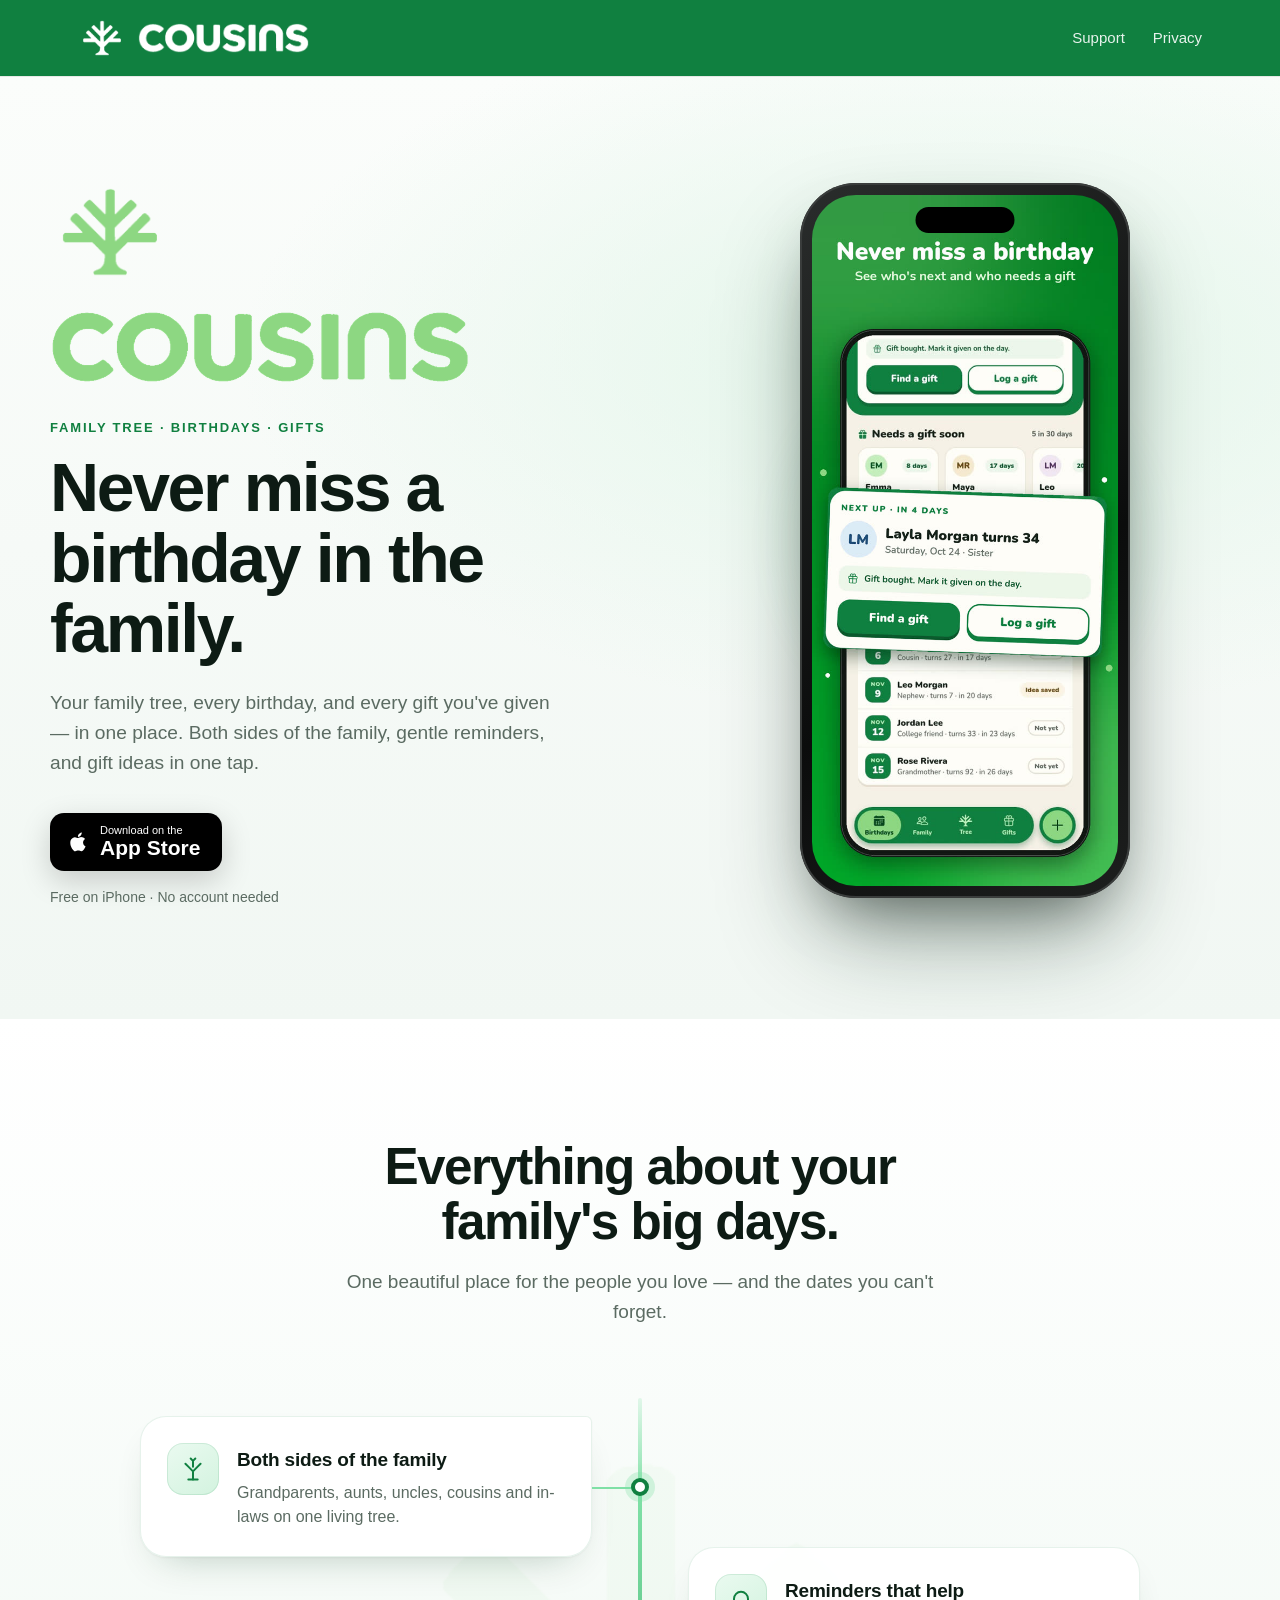
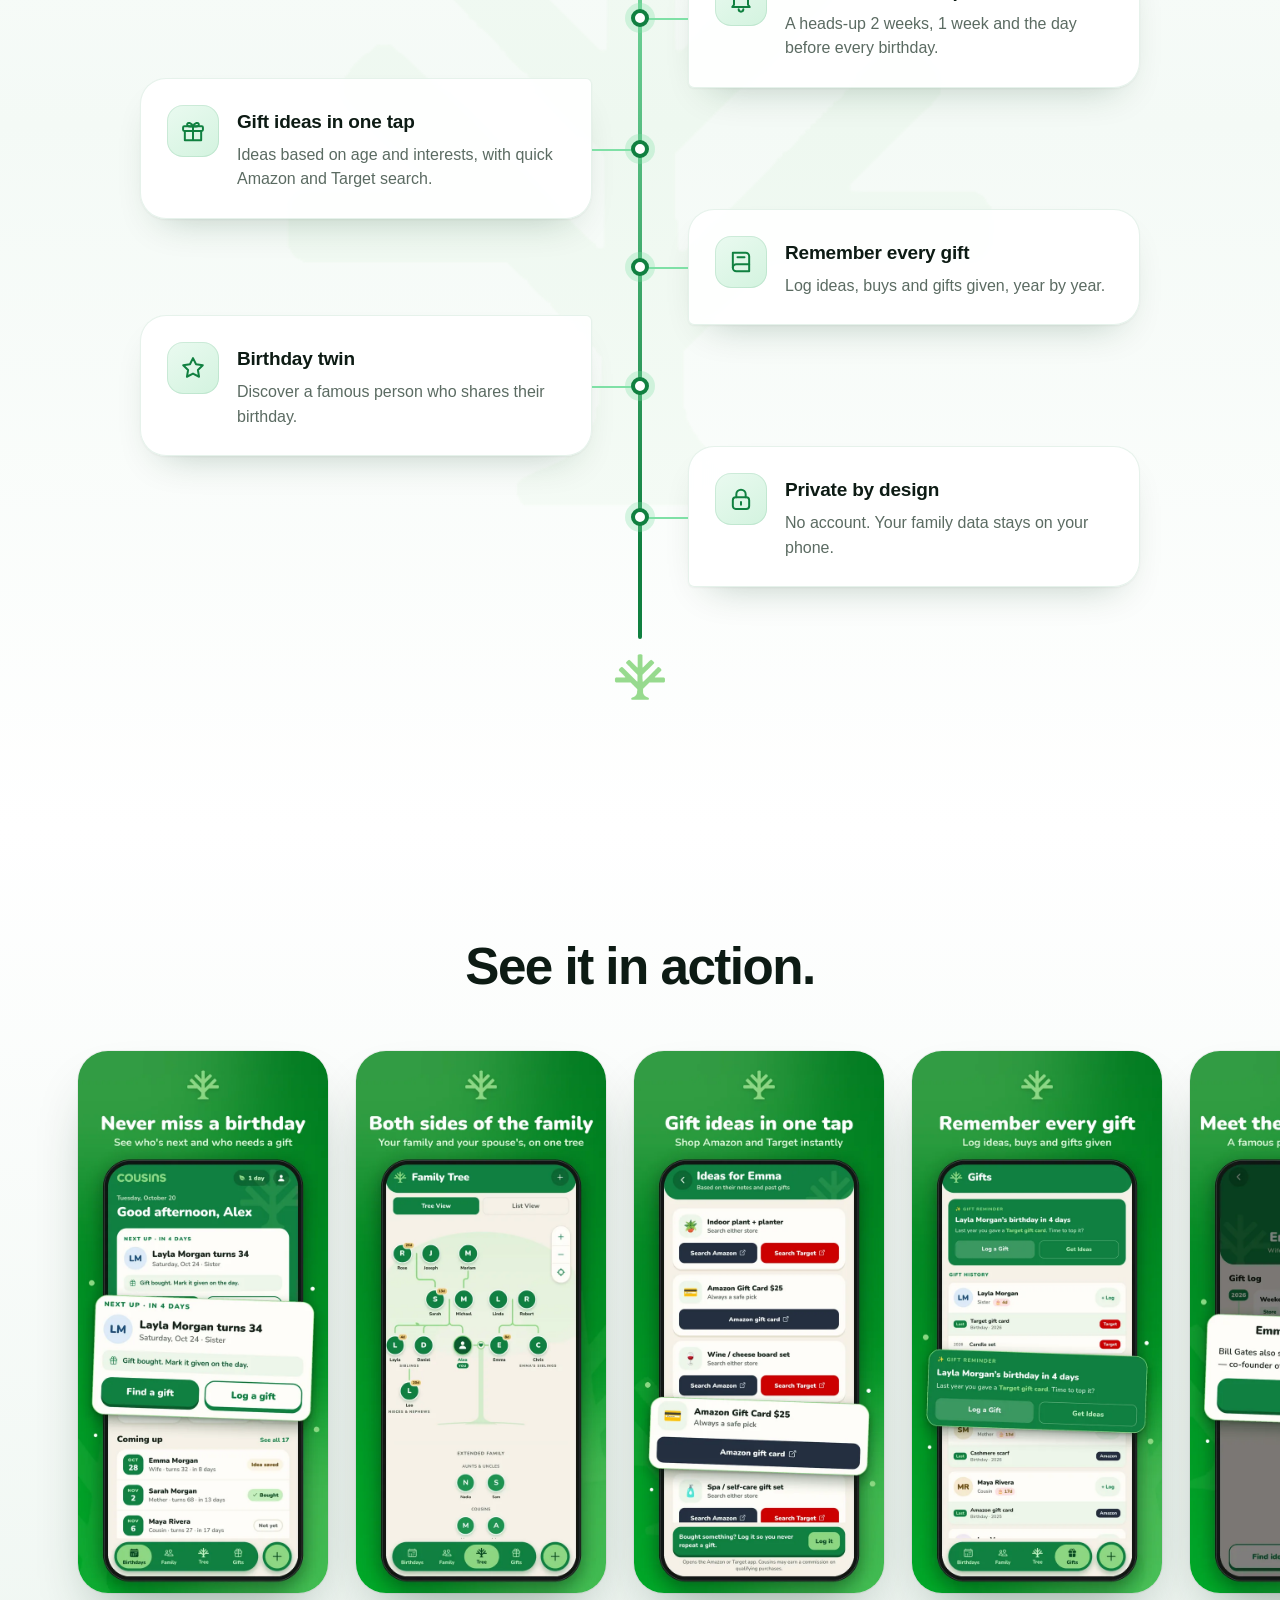
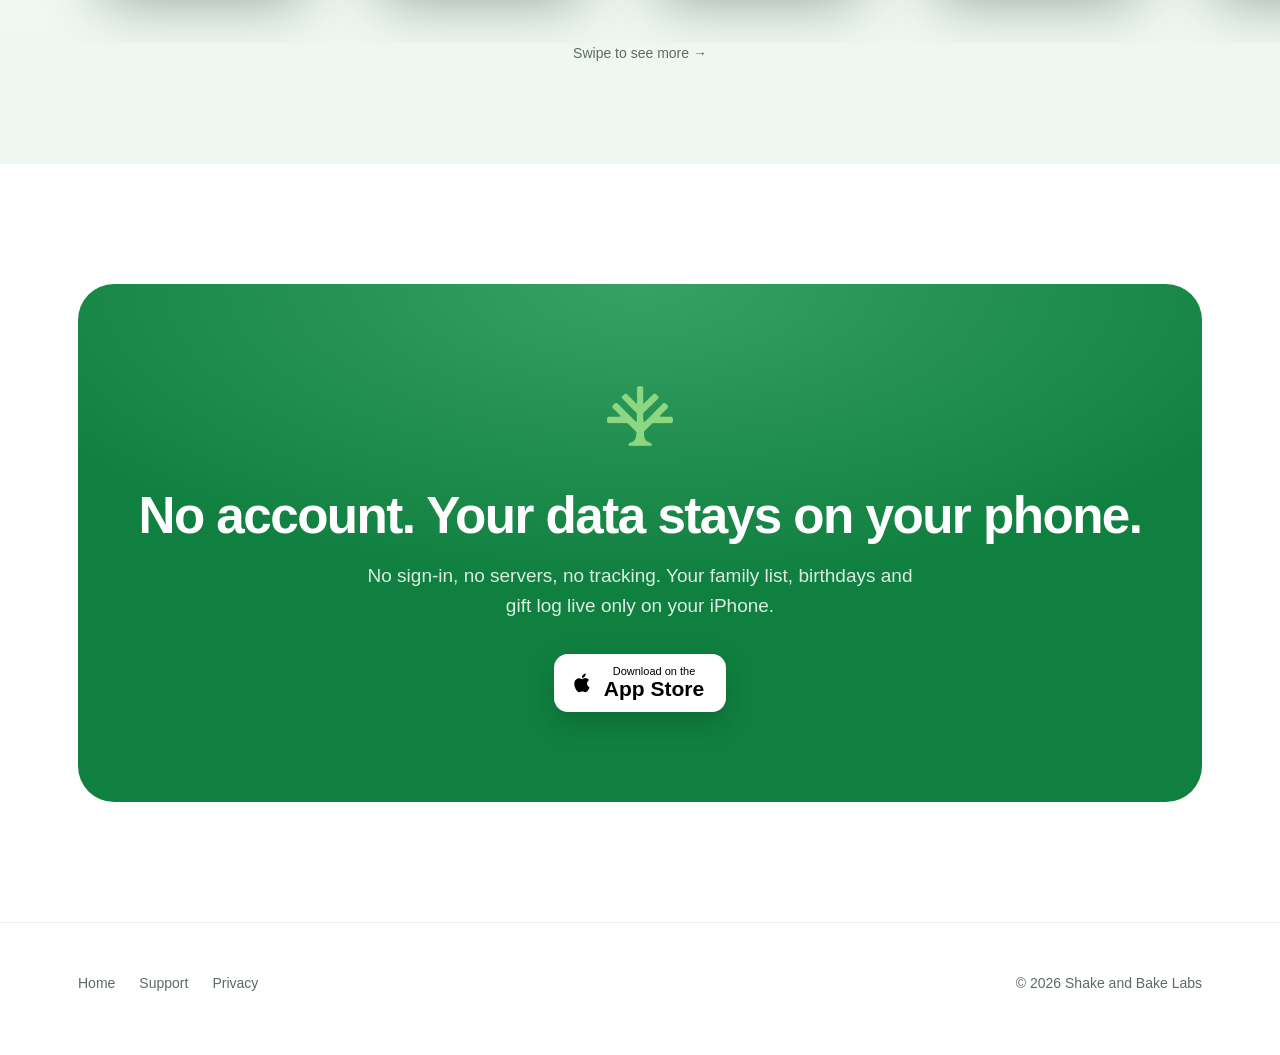
==== commit 85511606: "Tree-themed features section" ====
--- a/index.html
+++ b/index.html
@@ -10,7 +10,7 @@
 </div>
 <div class="stage"><div class="phone"><video src="assets/preview.mp4" poster="assets/poster.jpg" autoplay muted loop playsinline webkit-playsinline preload="auto" disablepictureinpicture disableremoteplayback></video></div></div>
 </div></section>
-<section class="center"><div class="wrap"><h2>Everything about your<br>family's big days.</h2><p class="lead">One beautiful place for the people you love — and the dates you can't forget.</p><div class="feats" style="text-align:left"><div class="feat"><div class="ic">🌳</div><b>Both sides of the family</b><p>Grandparents, aunts, uncles, cousins and in-laws on one living tree.</p></div><div class="feat"><div class="ic">🔔</div><b>Reminders that help</b><p>A heads-up 2 weeks, 1 week and the day before every birthday.</p></div><div class="feat"><div class="ic">🎁</div><b>Gift ideas in one tap</b><p>Ideas based on age and interests, with quick Amazon and Target search.</p></div><div class="feat"><div class="ic">📒</div><b>Remember every gift</b><p>Log ideas, buys and gifts given, year by year.</p></div><div class="feat"><div class="ic">⭐</div><b>Birthday twin</b><p>Discover a famous person who shares their birthday.</p></div><div class="feat"><div class="ic">🔒</div><b>Private by design</b><p>No account. Your family data stays on your phone.</p></div></div></div></section>
+<section class="center features"><div class="wrap"><h2>Everything about your<br>family's big days.</h2><p class="lead">One beautiful place for the people you love — and the dates you can't forget.</p><div class="trunk"><div class="branch l"><div class="leafcard"><div class="ic"><svg viewBox="0 0 24 24" fill="none" stroke="currentColor" stroke-width="1.7" stroke-linecap="round" stroke-linejoin="round"><path d="M12 21v-7M12 14l-4-4M12 14l4-4M12 10V5M8 10l-2.5-2.5M16 10l2.5-2.5M12 5l-2-2M12 5l2-2"/><path d="M8 21h8"/></svg></div><div><b>Both sides of the family</b><p>Grandparents, aunts, uncles, cousins and in-laws on one living tree.</p></div></div><span class="node"></span></div><div class="branch r"><div class="leafcard"><div class="ic"><svg viewBox="0 0 24 24" fill="none" stroke="currentColor" stroke-width="1.7" stroke-linecap="round" stroke-linejoin="round"><path d="M6 16V11a6 6 0 1 1 12 0v5l1.5 2h-15z"/><path d="M10 20a2 2 0 0 0 4 0"/></svg></div><div><b>Reminders that help</b><p>A heads-up 2 weeks, 1 week and the day before every birthday.</p></div></div><span class="node"></span></div><div class="branch l"><div class="leafcard"><div class="ic"><svg viewBox="0 0 24 24" fill="none" stroke="currentColor" stroke-width="1.7" stroke-linecap="round" stroke-linejoin="round"><rect x="3.5" y="8" width="17" height="4" rx="1"/><path d="M5 12v8h14v-8M12 8v12M12 8c-1-3-5-4-5-1.5S12 8 12 8zM12 8c1-3 5-4 5-1.5S12 8 12 8z"/></svg></div><div><b>Gift ideas in one tap</b><p>Ideas based on age and interests, with quick Amazon and Target search.</p></div></div><span class="node"></span></div><div class="branch r"><div class="leafcard"><div class="ic"><svg viewBox="0 0 24 24" fill="none" stroke="currentColor" stroke-width="1.7" stroke-linecap="round" stroke-linejoin="round"><path d="M5 4h11a3 3 0 0 1 3 3v13H8a3 3 0 0 1-3-3z"/><path d="M5 17a3 3 0 0 1 3-3h11M9 8h6"/></svg></div><div><b>Remember every gift</b><p>Log ideas, buys and gifts given, year by year.</p></div></div><span class="node"></span></div><div class="branch l"><div class="leafcard"><div class="ic"><svg viewBox="0 0 24 24" fill="none" stroke="currentColor" stroke-width="1.7" stroke-linecap="round" stroke-linejoin="round"><path d="M12 3.5l2.6 5.3 5.8.8-4.2 4.1 1 5.8L12 16.8l-5.2 2.7 1-5.8-4.2-4.1 5.8-.8z"/></svg></div><div><b>Birthday twin</b><p>Discover a famous person who shares their birthday.</p></div></div><span class="node"></span></div><div class="branch r"><div class="leafcard"><div class="ic"><svg viewBox="0 0 24 24" fill="none" stroke="currentColor" stroke-width="1.7" stroke-linecap="round" stroke-linejoin="round"><rect x="5" y="10.5" width="14" height="10" rx="2.5"/><path d="M8 10.5V8a4 4 0 0 1 8 0v2.5M12 14.5v2.5"/></svg></div><div><b>Private by design</b><p>No account. Your family data stays on your phone.</p></div></div><span class="node"></span></div><div class="roots"><img src="assets/tree.png" alt=""></div></div></div></section>
 <section class="gallery-sec center" style="padding-top:110px"><div class="wrap"><h2>See it in action.</h2></div><div class="gallery"><div class="shot"><img src="assets/01_home.webp" alt="COUSINS screenshot" loading="lazy" width="600" height="1300"></div><div class="shot"><img src="assets/02_tree.webp" alt="COUSINS screenshot" loading="lazy" width="600" height="1300"></div><div class="shot"><img src="assets/03_ideas.webp" alt="COUSINS screenshot" loading="lazy" width="600" height="1300"></div><div class="shot"><img src="assets/04_gifts.webp" alt="COUSINS screenshot" loading="lazy" width="600" height="1300"></div><div class="shot"><img src="assets/05_twin.webp" alt="COUSINS screenshot" loading="lazy" width="600" height="1300"></div><div class="shot"><img src="assets/06_remind.webp" alt="COUSINS screenshot" loading="lazy" width="600" height="1300"></div><div class="shot"><img src="assets/07_family.webp" alt="COUSINS screenshot" loading="lazy" width="600" height="1300"></div><div class="shot"><img src="assets/08_welcome.webp" alt="COUSINS screenshot" loading="lazy" width="600" height="1300"></div></div><p class="hint">Swipe to see more →</p></section>
 <section><div class="wrap"><div class="privacy"><img src="assets/tree.png" alt=""><h2>No account. Your data stays on your phone.</h2><p>No sign-in, no servers, no tracking. Your family list, birthdays and gift log live only on your iPhone.</p><a class="badge" href="https://apps.apple.com/app/id6773212380"><svg width="22" height="22" viewBox="0 0 24 24" fill="#fff"><path d="M16.4 12.6c0-2.6 2.1-3.8 2.2-3.9-1.2-1.8-3.1-2-3.7-2-1.6-.2-3.1.9-3.9.9s-2-.9-3.4-.9c-1.7 0-3.3 1-4.2 2.6-1.8 3.1-.5 7.7 1.3 10.2.9 1.2 1.9 2.6 3.2 2.6 1.3-.1 1.8-.8 3.3-.8s2 .8 3.4.8c1.4 0 2.3-1.3 3.1-2.5 1-1.4 1.4-2.8 1.4-2.9-.1 0-2.7-1-2.7-4.1zM13.9 4.9c.7-.9 1.2-2 1.1-3.2-1 0-2.3.7-3 1.6-.7.8-1.3 2-1.1 3.1 1.1.1 2.3-.6 3-1.5z"/></svg><span><small>Download on the</small>App Store</span></a></div></div></section>
 <footer><div class="wrap"><div><a href="index.html">Home</a><a href="support.html">Support</a><a href="privacy.html">Privacy</a></div><div>© 2026 Shake and Bake Labs</div></div></footer>
--- a/style.css
+++ b/style.css
@@ -82,3 +82,41 @@
 }
 .nav{background:#108040;border-bottom:none;box-shadow:0 1px 0 rgba(0,0,0,.08)}
 .nav nav a{color:#fff;opacity:.9}.nav nav a:hover{opacity:1}
+/* tree features */
+.features{position:relative;overflow:hidden;background:linear-gradient(180deg,#fff,#f4faf6 50%,#fff)}
+.features::before{content:"";position:absolute;inset:0;background:url(assets/tree.png) no-repeat center 62%/min(900px,120vw);opacity:.05;pointer-events:none}
+.features .wrap{position:relative}
+.trunk{position:relative;max-width:1000px;margin:72px auto 0;display:grid;grid-template-columns:1fr 1fr;column-gap:96px;row-gap:0;text-align:left}
+.trunk::before{content:"";position:absolute;left:50%;top:0;bottom:70px;width:4px;margin-left:-2px;border-radius:4px;background:linear-gradient(180deg,rgba(127,224,166,.2),#7fe0a6 12%,#108040 90%)}
+.branch{position:relative;padding:18px 0}
+.branch.l{grid-column:1}
+.branch.r{grid-column:2;margin-top:110px;margin-bottom:-110px}
+.branch::after{content:"";position:absolute;top:50%;width:48px;height:2px;background:#7fe0a6}
+.branch.l::after{right:-48px}.branch.r::after{left:-48px}
+.node{position:absolute;top:50%;width:18px;height:18px;margin-top:-9px;border-radius:50%;background:#fff;border:4px solid #108040;box-shadow:0 0 0 6px rgba(127,224,166,.3);z-index:1}
+.branch.l .node{right:-57px}.branch.r .node{left:-57px}
+.leafcard{display:flex;gap:18px;align-items:flex-start;background:rgba(255,255,255,.92);backdrop-filter:blur(6px);border:1px solid rgba(16,128,64,.1);border-radius:26px 26px 26px 6px;padding:26px 26px;box-shadow:0 1px 2px rgba(11,60,30,.05),0 18px 40px -22px rgba(11,60,30,.3);transition:transform .25s,box-shadow .25s}
+.branch.l .leafcard{border-radius:26px 6px 26px 26px}
+.leafcard:hover{transform:translateY(-3px);box-shadow:0 1px 2px rgba(11,60,30,.05),0 26px 50px -22px rgba(11,60,30,.38)}
+.leafcard .ic{flex:0 0 52px;height:52px;border-radius:16px;display:grid;place-items:center;color:#108040;background:linear-gradient(145deg,#eafaf0,#d3f3df);box-shadow:inset 0 0 0 1px rgba(16,128,64,.12)}
+.leafcard .ic svg{width:28px;height:28px}
+.leafcard b{display:block;font-size:19px;letter-spacing:-.01em;margin:2px 0 6px}
+.leafcard p{color:var(--mute);font-size:16px;margin:0}
+.roots{grid-column:1/3;display:flex;justify-content:center;margin-top:140px}
+.roots img{width:64px;height:auto;opacity:.9}
+@media(max-width:760px){
+ .trunk{grid-template-columns:1fr;column-gap:0;padding-left:34px;margin-top:48px}
+ .trunk::before{left:10px;bottom:60px}
+ .branch.l,.branch.r{grid-column:1;margin:0;padding:12px 0}
+ .branch.l::after,.branch.r::after{left:-24px;right:auto;width:24px}
+ .branch.l .node,.branch.r .node{left:-33px;right:auto}
+ .branch.l .leafcard,.branch.r .leafcard{border-radius:6px 24px 24px 24px;padding:22px 20px}
+ .roots{grid-column:1;justify-content:flex-start;margin:24px 0 0 -58px}
+ .roots img{width:52px}
+}
+.trunk{display:block}
+.branch.l,.branch.r{width:calc(50% - 48px);margin:0}
+.branch.r{margin-left:auto}
+.branch+.branch{margin-top:-46px}
+.roots{margin-top:40px}
+@media(max-width:760px){.branch.l,.branch.r{width:100%;margin:0}.branch+.branch{margin-top:0}.roots{margin:24px 0 0 -58px}}
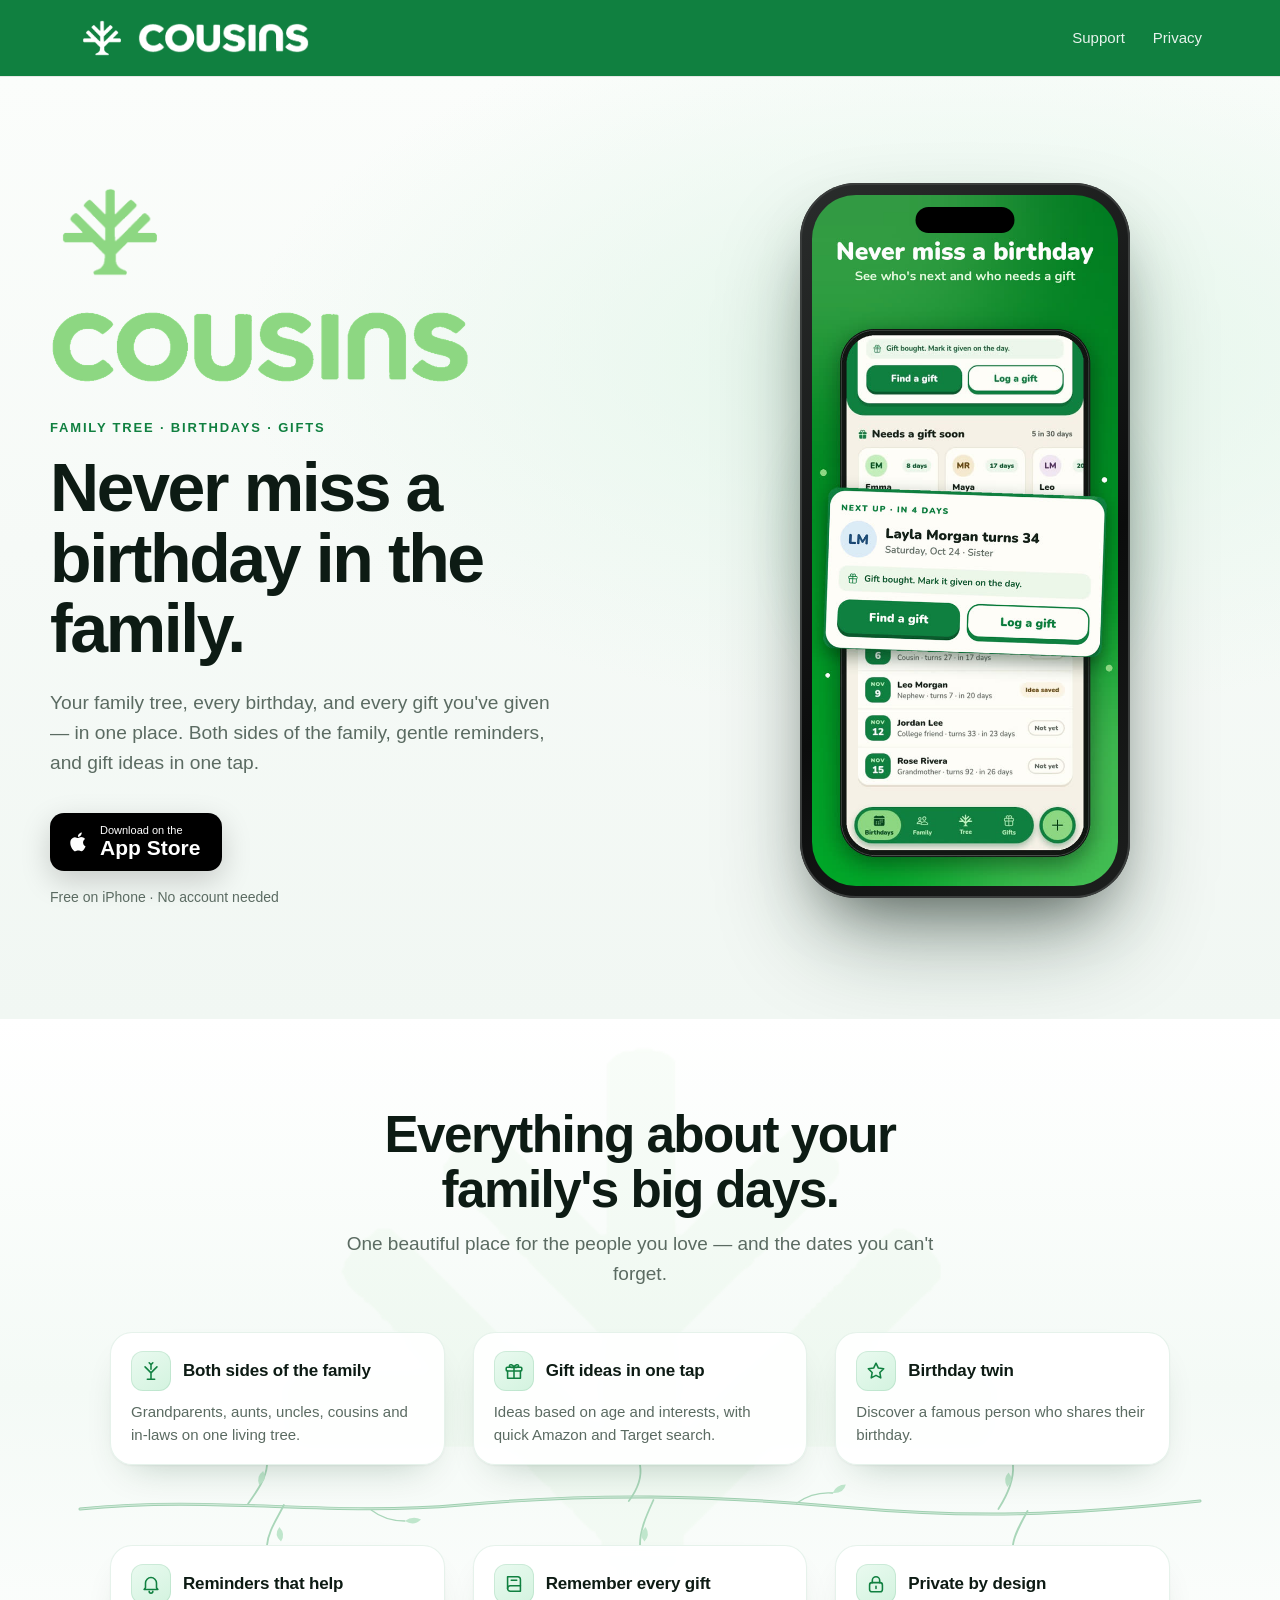
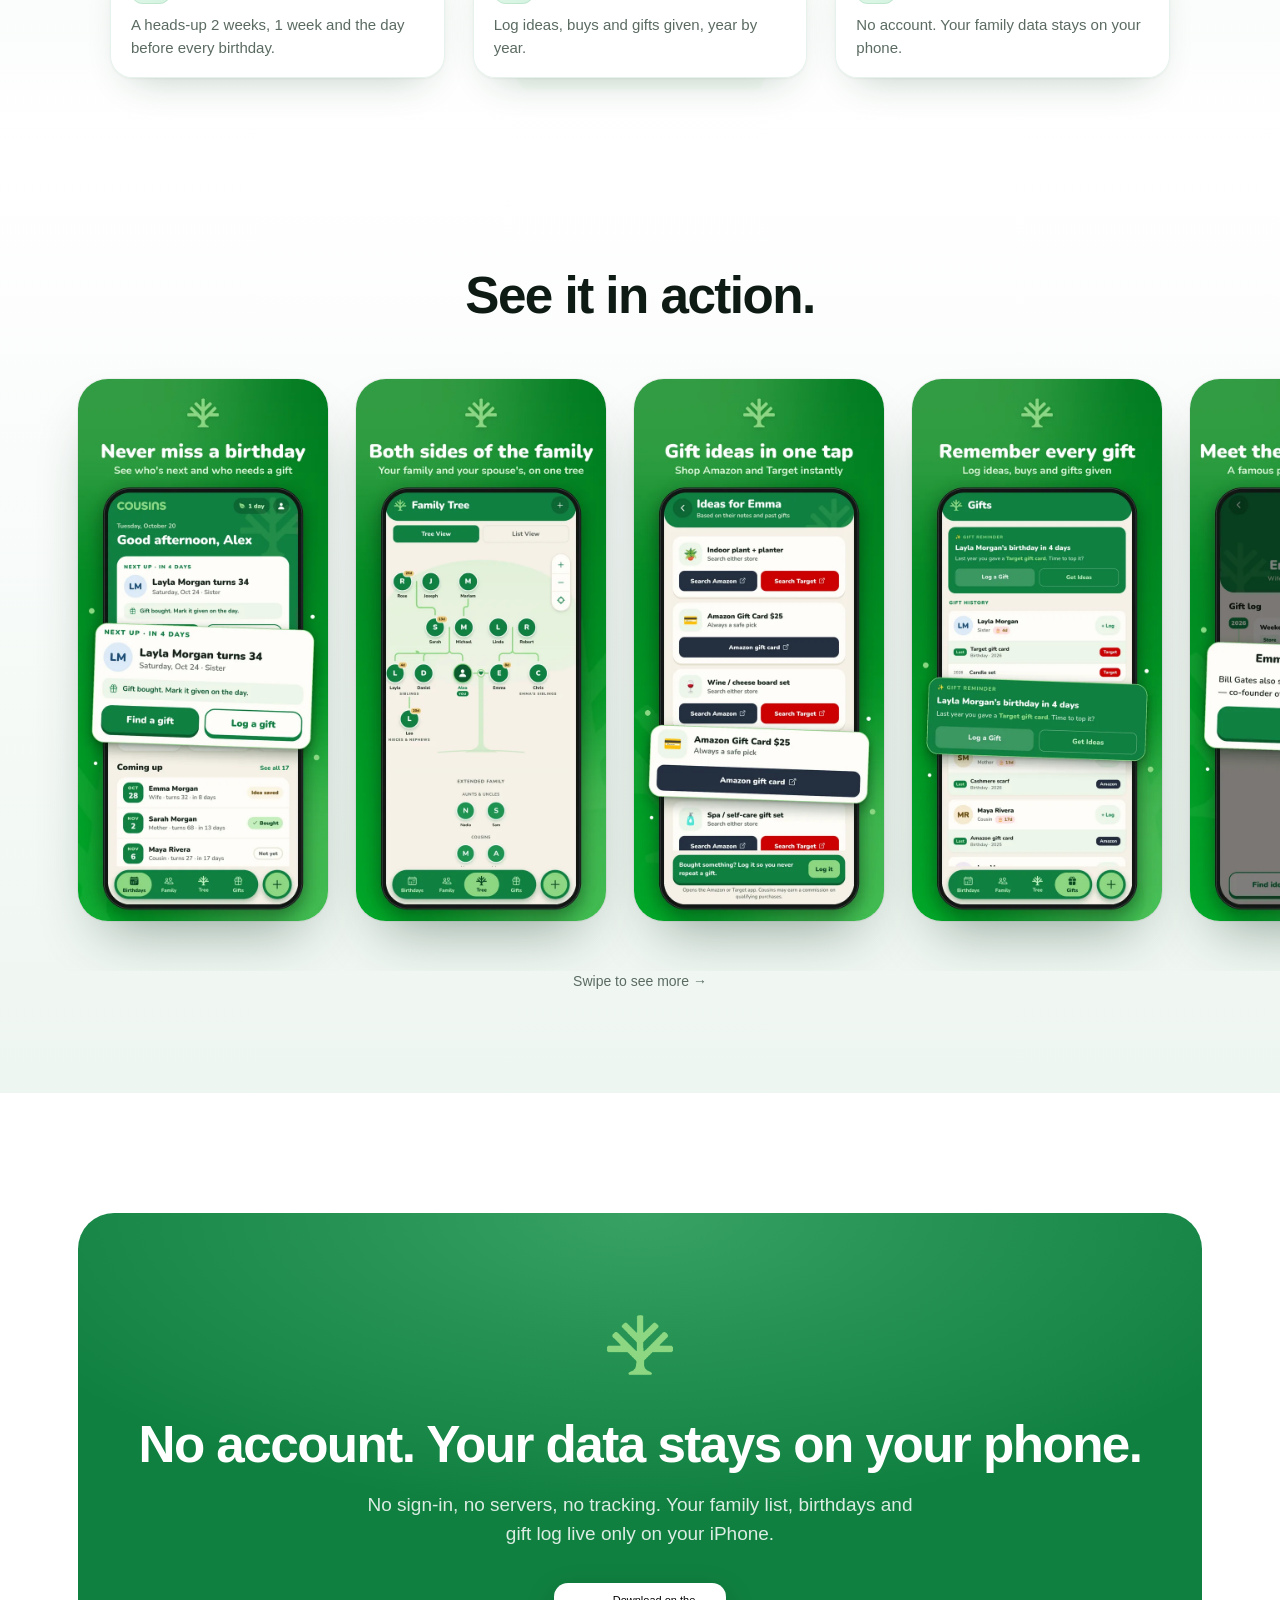
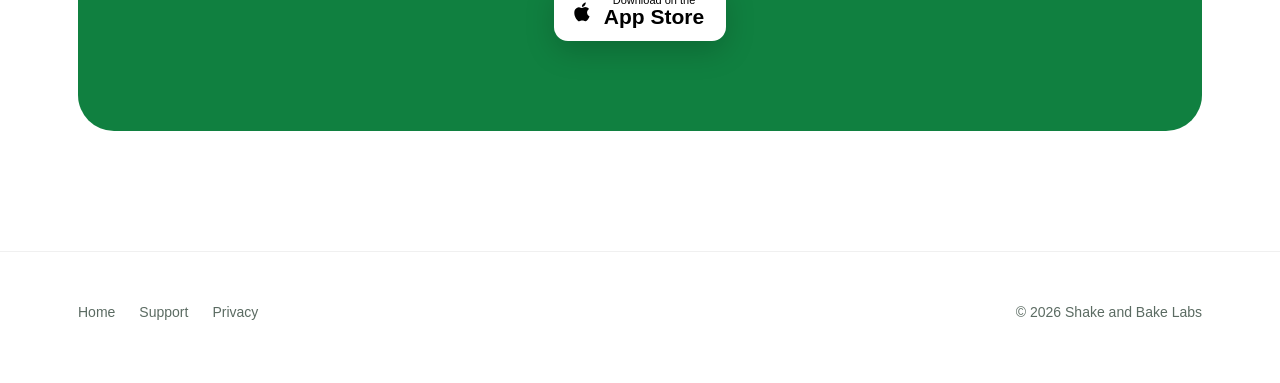
==== commit fc9f7eea: "Organic subtle branch for features" ====
--- a/index.html
+++ b/index.html
@@ -10,7 +10,7 @@
 </div>
 <div class="stage"><div class="phone"><video src="assets/preview.mp4" poster="assets/poster.jpg" autoplay muted loop playsinline webkit-playsinline preload="auto" disablepictureinpicture disableremoteplayback></video></div></div>
 </div></section>
-<section class="center features"><div class="wrap"><h2>Everything about your<br>family's big days.</h2><p class="lead">One beautiful place for the people you love — and the dates you can't forget.</p><div class="trunk"><div class="branch l"><div class="leafcard"><div class="ic"><svg viewBox="0 0 24 24" fill="none" stroke="currentColor" stroke-width="1.7" stroke-linecap="round" stroke-linejoin="round"><path d="M12 21v-7M12 14l-4-4M12 14l4-4M12 10V5M8 10l-2.5-2.5M16 10l2.5-2.5M12 5l-2-2M12 5l2-2"/><path d="M8 21h8"/></svg></div><div><b>Both sides of the family</b><p>Grandparents, aunts, uncles, cousins and in-laws on one living tree.</p></div></div><span class="node"></span></div><div class="branch r"><div class="leafcard"><div class="ic"><svg viewBox="0 0 24 24" fill="none" stroke="currentColor" stroke-width="1.7" stroke-linecap="round" stroke-linejoin="round"><path d="M6 16V11a6 6 0 1 1 12 0v5l1.5 2h-15z"/><path d="M10 20a2 2 0 0 0 4 0"/></svg></div><div><b>Reminders that help</b><p>A heads-up 2 weeks, 1 week and the day before every birthday.</p></div></div><span class="node"></span></div><div class="branch l"><div class="leafcard"><div class="ic"><svg viewBox="0 0 24 24" fill="none" stroke="currentColor" stroke-width="1.7" stroke-linecap="round" stroke-linejoin="round"><rect x="3.5" y="8" width="17" height="4" rx="1"/><path d="M5 12v8h14v-8M12 8v12M12 8c-1-3-5-4-5-1.5S12 8 12 8zM12 8c1-3 5-4 5-1.5S12 8 12 8z"/></svg></div><div><b>Gift ideas in one tap</b><p>Ideas based on age and interests, with quick Amazon and Target search.</p></div></div><span class="node"></span></div><div class="branch r"><div class="leafcard"><div class="ic"><svg viewBox="0 0 24 24" fill="none" stroke="currentColor" stroke-width="1.7" stroke-linecap="round" stroke-linejoin="round"><path d="M5 4h11a3 3 0 0 1 3 3v13H8a3 3 0 0 1-3-3z"/><path d="M5 17a3 3 0 0 1 3-3h11M9 8h6"/></svg></div><div><b>Remember every gift</b><p>Log ideas, buys and gifts given, year by year.</p></div></div><span class="node"></span></div><div class="branch l"><div class="leafcard"><div class="ic"><svg viewBox="0 0 24 24" fill="none" stroke="currentColor" stroke-width="1.7" stroke-linecap="round" stroke-linejoin="round"><path d="M12 3.5l2.6 5.3 5.8.8-4.2 4.1 1 5.8L12 16.8l-5.2 2.7 1-5.8-4.2-4.1 5.8-.8z"/></svg></div><div><b>Birthday twin</b><p>Discover a famous person who shares their birthday.</p></div></div><span class="node"></span></div><div class="branch r"><div class="leafcard"><div class="ic"><svg viewBox="0 0 24 24" fill="none" stroke="currentColor" stroke-width="1.7" stroke-linecap="round" stroke-linejoin="round"><rect x="5" y="10.5" width="14" height="10" rx="2.5"/><path d="M8 10.5V8a4 4 0 0 1 8 0v2.5M12 14.5v2.5"/></svg></div><div><b>Private by design</b><p>No account. Your family data stays on your phone.</p></div></div><span class="node"></span></div><div class="roots"><img src="assets/tree.png" alt=""></div></div></div></section>
+<section class="center features"><div class="wrap"><h2>Everything about your<br>family's big days.</h2><p class="lead">One beautiful place for the people you love — and the dates you can't forget.</p><div class="trunk"><svg class="branch-h" viewBox="0 0 1000 80" preserveAspectRatio="none" aria-hidden="true"><path class="bm" d="M0 44 C120 30 220 52 340 40 S560 30 680 42 S880 50 1000 36"/><path class="bm thin" d="M0 44 C120 30 220 52 340 40 S560 30 680 42 S880 50 1000 36" /><path class="tw" d="M150 39 C158 26 166 14 167 0"/><path class="tw" d="M490 36 C498 24 502 12 500 0"/><path class="tw" d="M820 44 C828 30 834 14 833 0"/><path class="tw" d="M182 40 C176 54 168 66 167 80"/><path class="tw" d="M512 35 C506 50 500 64 500 80"/><path class="tw" d="M846 46 C840 58 834 70 833 80"/><path class="tw sm" d="M260 45 C268 52 278 56 290 56"/><path class="tw sm" d="M640 38 C650 30 660 27 672 28"/><path class="lf" d="M290 56 q6 -7 14 -4 q-5 8 -14 4z" transform="rotate(10 290 56)"/><path class="lf" d="M672 28 q6 -7 14 -4 q-5 8 -14 4z" transform="rotate(-20 672 28)"/><path class="lf" d="M160 20 q6 -7 14 -4 q-5 8 -14 4z" transform="rotate(-60 160 20)"/><path class="lf" d="M505 62 q6 -7 14 -4 q-5 8 -14 4z" transform="rotate(110 505 62)"/><path class="lf" d="M828 22 q6 -7 14 -4 q-5 8 -14 4z" transform="rotate(-70 828 22)"/><path class="lf" d="M178 62 q6 -7 14 -4 q-5 8 -14 4z" transform="rotate(100 178 62)"/></svg><svg class="branch-v" viewBox="0 0 30 1000" preserveAspectRatio="none" aria-hidden="true"><path class="bm" d="M14 0 C6 120 22 240 14 360 S6 600 16 740 S10 920 14 1000"/></svg><div class="branch l"><div class="leafcard"><div class="ic"><svg viewBox="0 0 24 24" fill="none" stroke="currentColor" stroke-width="1.7" stroke-linecap="round" stroke-linejoin="round"><path d="M12 21v-7M12 14l-4-4M12 14l4-4M12 10V5M8 10l-2.5-2.5M16 10l2.5-2.5M12 5l-2-2M12 5l2-2"/><path d="M8 21h8"/></svg></div><div><b>Both sides of the family</b><p>Grandparents, aunts, uncles, cousins and in-laws on one living tree.</p></div></div><span class="node"></span></div><div class="branch r"><div class="leafcard"><div class="ic"><svg viewBox="0 0 24 24" fill="none" stroke="currentColor" stroke-width="1.7" stroke-linecap="round" stroke-linejoin="round"><path d="M6 16V11a6 6 0 1 1 12 0v5l1.5 2h-15z"/><path d="M10 20a2 2 0 0 0 4 0"/></svg></div><div><b>Reminders that help</b><p>A heads-up 2 weeks, 1 week and the day before every birthday.</p></div></div><span class="node"></span></div><div class="branch l"><div class="leafcard"><div class="ic"><svg viewBox="0 0 24 24" fill="none" stroke="currentColor" stroke-width="1.7" stroke-linecap="round" stroke-linejoin="round"><rect x="3.5" y="8" width="17" height="4" rx="1"/><path d="M5 12v8h14v-8M12 8v12M12 8c-1-3-5-4-5-1.5S12 8 12 8zM12 8c1-3 5-4 5-1.5S12 8 12 8z"/></svg></div><div><b>Gift ideas in one tap</b><p>Ideas based on age and interests, with quick Amazon and Target search.</p></div></div><span class="node"></span></div><div class="branch r"><div class="leafcard"><div class="ic"><svg viewBox="0 0 24 24" fill="none" stroke="currentColor" stroke-width="1.7" stroke-linecap="round" stroke-linejoin="round"><path d="M5 4h11a3 3 0 0 1 3 3v13H8a3 3 0 0 1-3-3z"/><path d="M5 17a3 3 0 0 1 3-3h11M9 8h6"/></svg></div><div><b>Remember every gift</b><p>Log ideas, buys and gifts given, year by year.</p></div></div><span class="node"></span></div><div class="branch l"><div class="leafcard"><div class="ic"><svg viewBox="0 0 24 24" fill="none" stroke="currentColor" stroke-width="1.7" stroke-linecap="round" stroke-linejoin="round"><path d="M12 3.5l2.6 5.3 5.8.8-4.2 4.1 1 5.8L12 16.8l-5.2 2.7 1-5.8-4.2-4.1 5.8-.8z"/></svg></div><div><b>Birthday twin</b><p>Discover a famous person who shares their birthday.</p></div></div><span class="node"></span></div><div class="branch r"><div class="leafcard"><div class="ic"><svg viewBox="0 0 24 24" fill="none" stroke="currentColor" stroke-width="1.7" stroke-linecap="round" stroke-linejoin="round"><rect x="5" y="10.5" width="14" height="10" rx="2.5"/><path d="M8 10.5V8a4 4 0 0 1 8 0v2.5M12 14.5v2.5"/></svg></div><div><b>Private by design</b><p>No account. Your family data stays on your phone.</p></div></div><span class="node"></span></div><div class="roots"><img src="assets/tree.png" alt=""></div></div></div></section>
 <section class="gallery-sec center" style="padding-top:110px"><div class="wrap"><h2>See it in action.</h2></div><div class="gallery"><div class="shot"><img src="assets/01_home.webp" alt="COUSINS screenshot" loading="lazy" width="600" height="1300"></div><div class="shot"><img src="assets/02_tree.webp" alt="COUSINS screenshot" loading="lazy" width="600" height="1300"></div><div class="shot"><img src="assets/03_ideas.webp" alt="COUSINS screenshot" loading="lazy" width="600" height="1300"></div><div class="shot"><img src="assets/04_gifts.webp" alt="COUSINS screenshot" loading="lazy" width="600" height="1300"></div><div class="shot"><img src="assets/05_twin.webp" alt="COUSINS screenshot" loading="lazy" width="600" height="1300"></div><div class="shot"><img src="assets/06_remind.webp" alt="COUSINS screenshot" loading="lazy" width="600" height="1300"></div><div class="shot"><img src="assets/07_family.webp" alt="COUSINS screenshot" loading="lazy" width="600" height="1300"></div><div class="shot"><img src="assets/08_welcome.webp" alt="COUSINS screenshot" loading="lazy" width="600" height="1300"></div></div><p class="hint">Swipe to see more →</p></section>
 <section><div class="wrap"><div class="privacy"><img src="assets/tree.png" alt=""><h2>No account. Your data stays on your phone.</h2><p>No sign-in, no servers, no tracking. Your family list, birthdays and gift log live only on your iPhone.</p><a class="badge" href="https://apps.apple.com/app/id6773212380"><svg width="22" height="22" viewBox="0 0 24 24" fill="#fff"><path d="M16.4 12.6c0-2.6 2.1-3.8 2.2-3.9-1.2-1.8-3.1-2-3.7-2-1.6-.2-3.1.9-3.9.9s-2-.9-3.4-.9c-1.7 0-3.3 1-4.2 2.6-1.8 3.1-.5 7.7 1.3 10.2.9 1.2 1.9 2.6 3.2 2.6 1.3-.1 1.8-.8 3.3-.8s2 .8 3.4.8c1.4 0 2.3-1.3 3.1-2.5 1-1.4 1.4-2.8 1.4-2.9-.1 0-2.7-1-2.7-4.1zM13.9 4.9c.7-.9 1.2-2 1.1-3.2-1 0-2.3.7-3 1.6-.7.8-1.3 2-1.1 3.1 1.1.1 2.3-.6 3-1.5z"/></svg><span><small>Download on the</small>App Store</span></a></div></div></section>
 <footer><div class="wrap"><div><a href="index.html">Home</a><a href="support.html">Support</a><a href="privacy.html">Privacy</a></div><div>© 2026 Shake and Bake Labs</div></div></footer>
--- a/style.css
+++ b/style.css
@@ -120,3 +120,64 @@
 .branch+.branch{margin-top:-46px}
 .roots{margin-top:40px}
 @media(max-width:760px){.branch.l,.branch.r{width:100%;margin:0}.branch+.branch{margin-top:0}.roots{margin:24px 0 0 -58px}}
+/* condensed horizontal tree */
+.features{padding:88px 0 80px}
+.features .lead{margin-top:12px}
+.trunk{display:grid;grid-template-columns:repeat(3,1fr);grid-template-rows:auto 56px auto;column-gap:28px;max-width:1060px;margin:44px auto 0}
+.trunk::before{left:0;right:0;top:50%;bottom:auto;width:auto;height:4px;margin:-2px 0 0;background:linear-gradient(90deg,rgba(127,224,166,.15),#7fe0a6 10%,#108040 50%,#7fe0a6 90%,rgba(127,224,166,.15))}
+.branch.l,.branch.r{width:auto;margin:0;padding:0}
+.branch+.branch{margin-top:0}
+.branch.l{grid-row:1;padding-bottom:22px}
+.branch.r{grid-row:3;padding-top:22px}
+.branch:nth-child(1){grid-column:1}.branch:nth-child(3){grid-column:2}.branch:nth-child(5){grid-column:3}
+.branch:nth-child(2){grid-column:1}.branch:nth-child(4){grid-column:2}.branch:nth-child(6){grid-column:3}
+.branch::after{top:auto;left:50%;right:auto;width:2px;height:50px;margin-left:-1px}
+.branch.l::after{right:auto;left:50%;bottom:-28px}
+.branch.r::after{left:50%;top:-28px}
+.branch.l .node,.branch.r .node{left:50%;right:auto;margin:0 0 0 -9px;top:auto}
+.branch.l .node{bottom:-37px}.branch.r .node{top:-37px}
+.leafcard{display:grid;grid-template-columns:40px 1fr;column-gap:12px;align-items:center;padding:18px 20px;height:100%}
+.leafcard>div:last-child{display:contents}
+.leafcard .ic{width:40px;height:40px;border-radius:12px;flex:none}
+.leafcard .ic svg{width:22px;height:22px}
+.leafcard b{margin:0;font-size:17px}
+.leafcard p{grid-column:1/3;margin-top:8px;font-size:15px;line-height:1.5}
+.branch.l .leafcard{border-radius:22px 22px 22px 22px}
+.branch.l .leafcard,.branch.r .leafcard{border-radius:22px}
+.roots{display:none}
+@media(max-width:760px){
+ .features{padding:64px 0 56px}
+ .trunk{display:block;padding-left:28px;margin-top:32px}
+ .trunk::before{left:8px;right:auto;top:0;bottom:0;width:3px;height:auto;margin:0;background:linear-gradient(180deg,#7fe0a6,#108040)}
+ .branch.l,.branch.r{padding:0 0 10px}
+ .branch::after,.branch.l::after,.branch.r::after{left:-20px;top:26px;bottom:auto;width:20px;height:2px;margin:0}
+ .branch.l .node,.branch.r .node{left:-27px;top:20px;bottom:auto;margin:0;width:14px;height:14px;border-width:3px}
+ .leafcard{padding:14px 16px}
+ .leafcard p{margin-top:6px;font-size:14.5px}
+}
+.leafcard{align-content:start;row-gap:0}
+.leafcard b{align-self:center}
+.leafcard p{margin-top:10px}
+/* organic branch */
+.trunk::before,.branch::after,.node{display:none!important}
+.trunk{grid-template-rows:auto 80px auto}
+.branch.l{padding-bottom:0}.branch.r{padding-top:0}
+.branch-h{position:absolute;left:-30px;right:-30px;width:calc(100% + 60px);top:50%;height:80px;margin-top:-40px;pointer-events:none;overflow:visible}
+.branch-h path,.branch-v path{fill:none;vector-effect:non-scaling-stroke;stroke-linecap:round}
+.branch-h .bm{stroke:#9fcfb0;stroke-width:3}
+.branch-h .bm.thin{stroke:#cfe9d8;stroke-width:1.2}
+.branch-h .tw{stroke:#a9d6b9;stroke-width:1.8}
+.branch-h .tw.sm{stroke-width:1.3}
+.branch-h .lf,.branch-v .lf{fill:#bfe6cc;stroke:none}
+.branch-v{display:none}
+@media(max-width:760px){
+ .branch-h{display:none}
+ .branch-v{display:block;position:absolute;left:0;top:0;width:24px;height:100%;pointer-events:none}
+ .branch-v .bm{stroke:#9fcfb0;stroke-width:2.5}
+ .branch.l,.branch.r{position:relative}
+ .branch.l::after,.branch.r::after{display:block!important;content:"";position:absolute;left:-16px;top:12px;width:16px;height:14px;background:none;border:solid #a9d6b9;border-width:0 0 1.8px 1.8px;border-radius:0 0 0 14px}
+ .branch.l::before,.branch.r::before{content:"";position:absolute;left:-12px;top:5px;width:9px;height:6px;border-radius:9px 0 9px 0;background:#bfe6cc;transform:rotate(-25deg)}
+}
+.branch:nth-of-type(1){grid-column:1}.branch:nth-of-type(3){grid-column:2}.branch:nth-of-type(5){grid-column:3}
+.branch:nth-of-type(2){grid-column:1}.branch:nth-of-type(4){grid-column:2}.branch:nth-of-type(6){grid-column:3}
+@media(max-width:760px){.branch.l,.branch.r{padding:0 0 10px}}
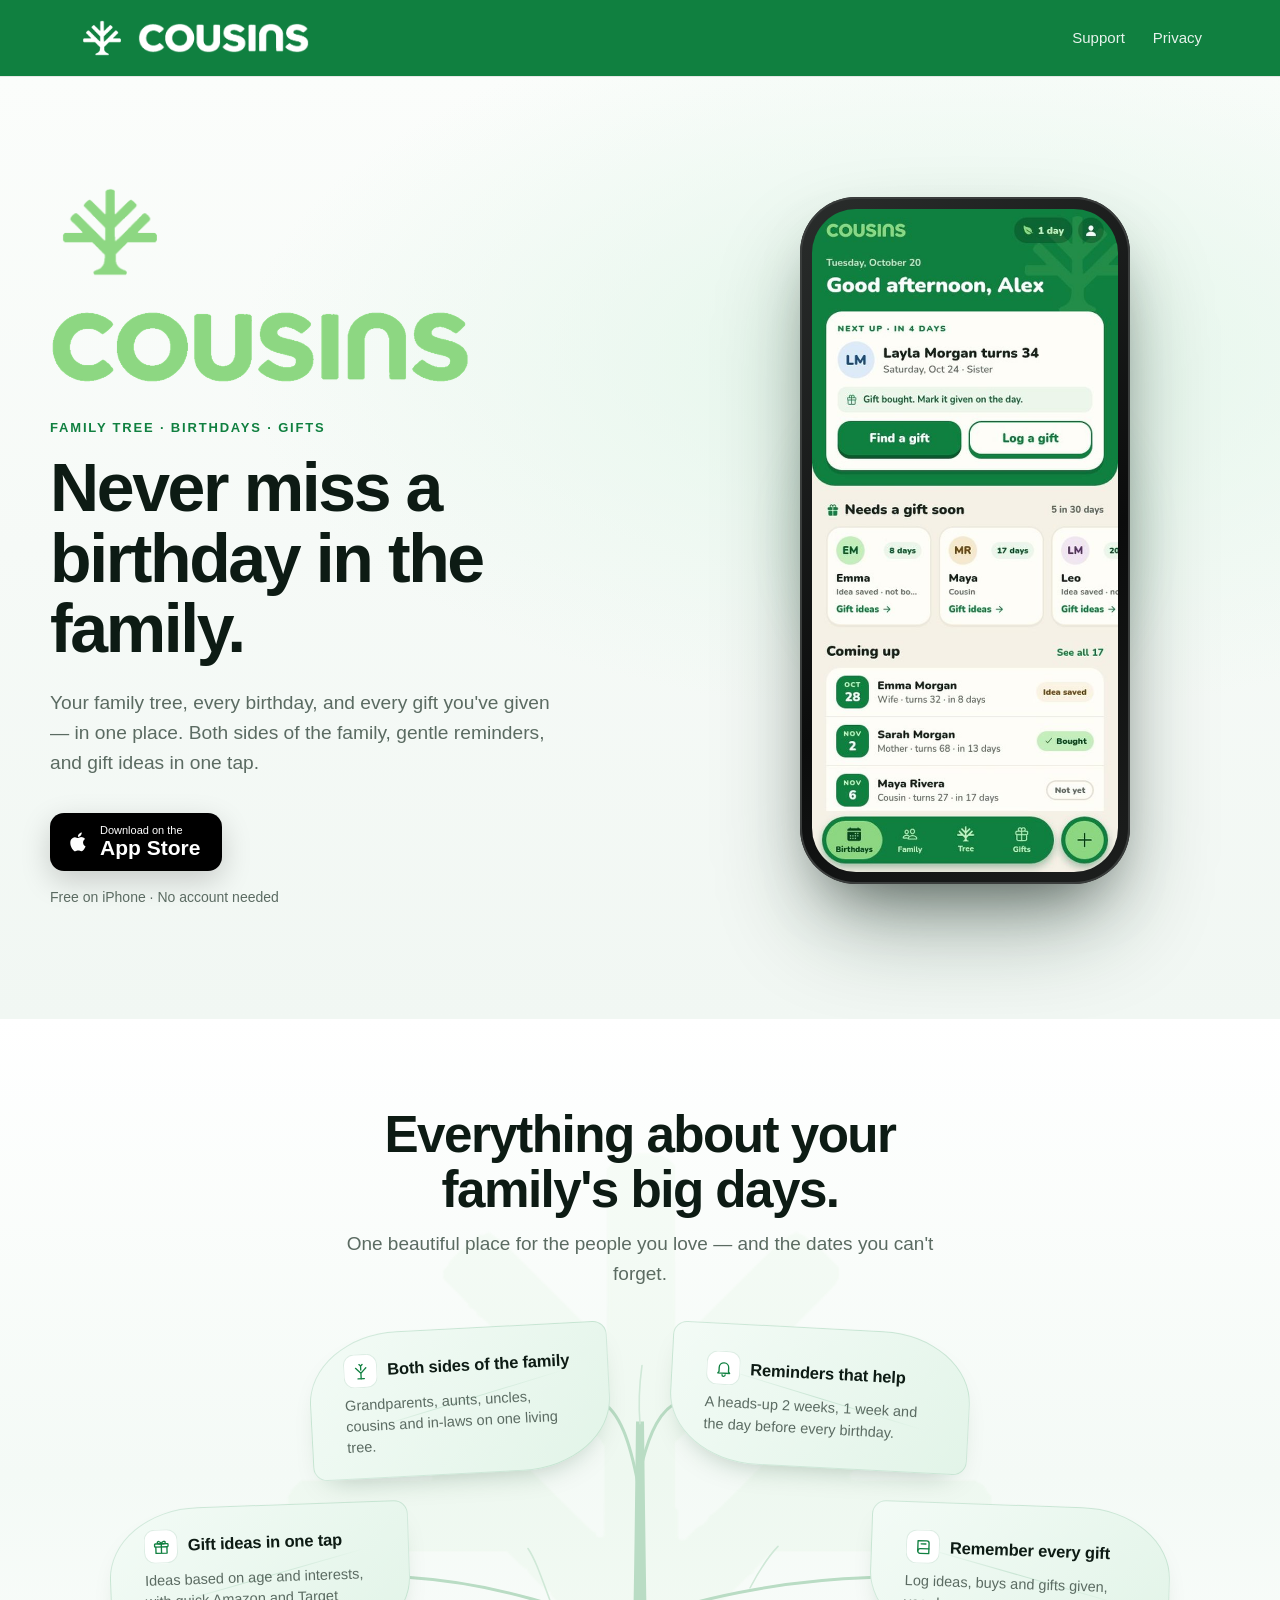
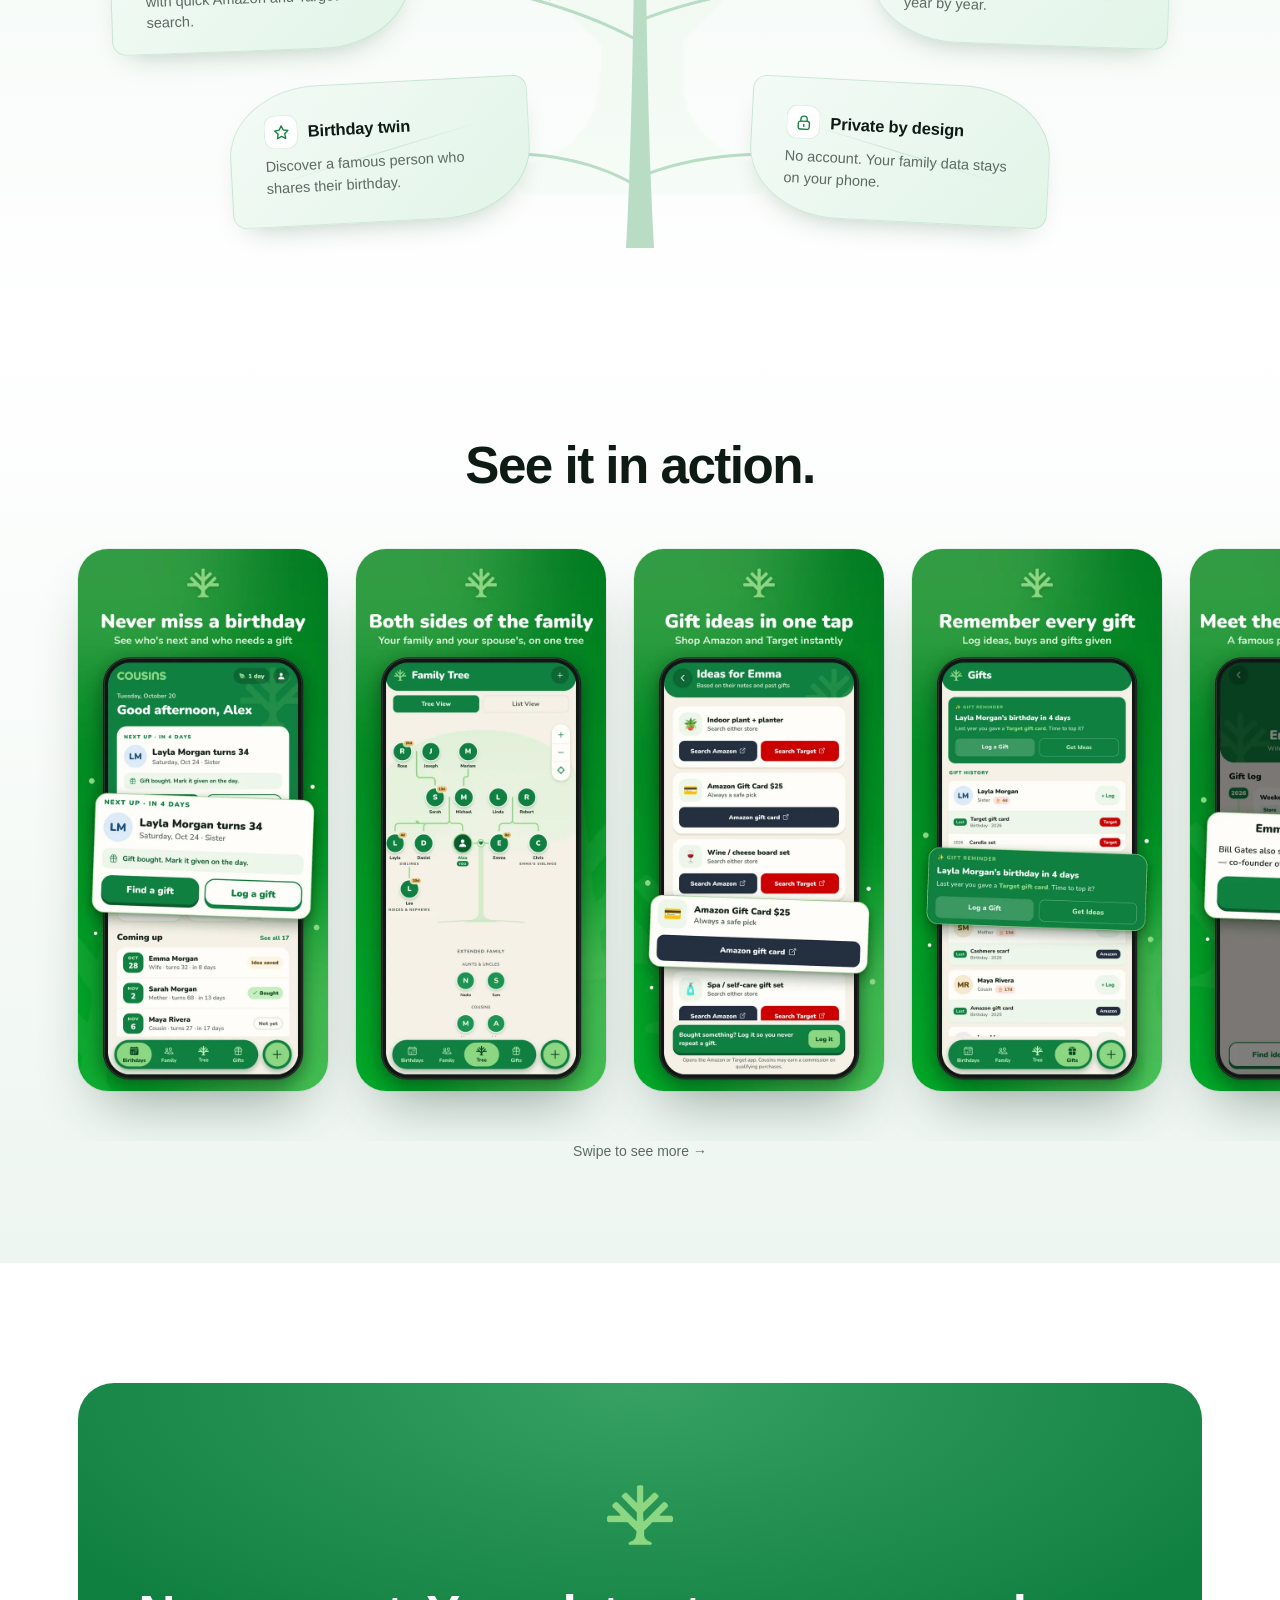
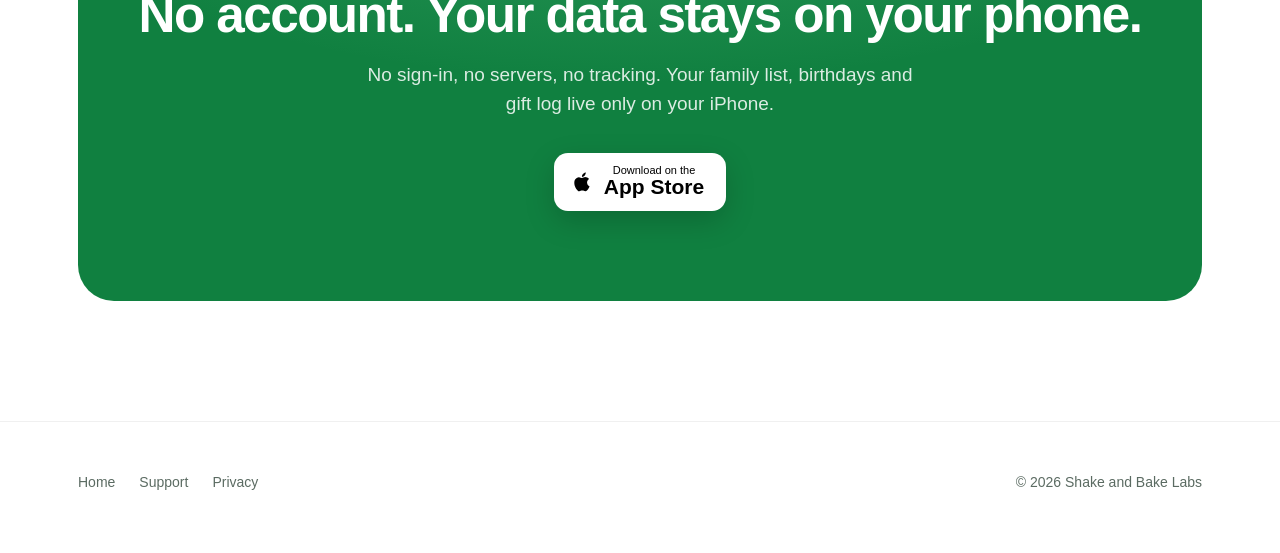
==== commit 49f1f3a8: "Raw-UI hero video, exact frame aspect, leaf-tree features" ====
--- a/index.html
+++ b/index.html
@@ -10,7 +10,13 @@
 </div>
 <div class="stage"><div class="phone"><video src="assets/preview.mp4" poster="assets/poster.jpg" autoplay muted loop playsinline webkit-playsinline preload="auto" disablepictureinpicture disableremoteplayback></video></div></div>
 </div></section>
-<section class="center features"><div class="wrap"><h2>Everything about your<br>family's big days.</h2><p class="lead">One beautiful place for the people you love — and the dates you can't forget.</p><div class="trunk"><svg class="branch-h" viewBox="0 0 1000 80" preserveAspectRatio="none" aria-hidden="true"><path class="bm" d="M0 44 C120 30 220 52 340 40 S560 30 680 42 S880 50 1000 36"/><path class="bm thin" d="M0 44 C120 30 220 52 340 40 S560 30 680 42 S880 50 1000 36" /><path class="tw" d="M150 39 C158 26 166 14 167 0"/><path class="tw" d="M490 36 C498 24 502 12 500 0"/><path class="tw" d="M820 44 C828 30 834 14 833 0"/><path class="tw" d="M182 40 C176 54 168 66 167 80"/><path class="tw" d="M512 35 C506 50 500 64 500 80"/><path class="tw" d="M846 46 C840 58 834 70 833 80"/><path class="tw sm" d="M260 45 C268 52 278 56 290 56"/><path class="tw sm" d="M640 38 C650 30 660 27 672 28"/><path class="lf" d="M290 56 q6 -7 14 -4 q-5 8 -14 4z" transform="rotate(10 290 56)"/><path class="lf" d="M672 28 q6 -7 14 -4 q-5 8 -14 4z" transform="rotate(-20 672 28)"/><path class="lf" d="M160 20 q6 -7 14 -4 q-5 8 -14 4z" transform="rotate(-60 160 20)"/><path class="lf" d="M505 62 q6 -7 14 -4 q-5 8 -14 4z" transform="rotate(110 505 62)"/><path class="lf" d="M828 22 q6 -7 14 -4 q-5 8 -14 4z" transform="rotate(-70 828 22)"/><path class="lf" d="M178 62 q6 -7 14 -4 q-5 8 -14 4z" transform="rotate(100 178 62)"/></svg><svg class="branch-v" viewBox="0 0 30 1000" preserveAspectRatio="none" aria-hidden="true"><path class="bm" d="M14 0 C6 120 22 240 14 360 S6 600 16 740 S10 920 14 1000"/></svg><div class="branch l"><div class="leafcard"><div class="ic"><svg viewBox="0 0 24 24" fill="none" stroke="currentColor" stroke-width="1.7" stroke-linecap="round" stroke-linejoin="round"><path d="M12 21v-7M12 14l-4-4M12 14l4-4M12 10V5M8 10l-2.5-2.5M16 10l2.5-2.5M12 5l-2-2M12 5l2-2"/><path d="M8 21h8"/></svg></div><div><b>Both sides of the family</b><p>Grandparents, aunts, uncles, cousins and in-laws on one living tree.</p></div></div><span class="node"></span></div><div class="branch r"><div class="leafcard"><div class="ic"><svg viewBox="0 0 24 24" fill="none" stroke="currentColor" stroke-width="1.7" stroke-linecap="round" stroke-linejoin="round"><path d="M6 16V11a6 6 0 1 1 12 0v5l1.5 2h-15z"/><path d="M10 20a2 2 0 0 0 4 0"/></svg></div><div><b>Reminders that help</b><p>A heads-up 2 weeks, 1 week and the day before every birthday.</p></div></div><span class="node"></span></div><div class="branch l"><div class="leafcard"><div class="ic"><svg viewBox="0 0 24 24" fill="none" stroke="currentColor" stroke-width="1.7" stroke-linecap="round" stroke-linejoin="round"><rect x="3.5" y="8" width="17" height="4" rx="1"/><path d="M5 12v8h14v-8M12 8v12M12 8c-1-3-5-4-5-1.5S12 8 12 8zM12 8c1-3 5-4 5-1.5S12 8 12 8z"/></svg></div><div><b>Gift ideas in one tap</b><p>Ideas based on age and interests, with quick Amazon and Target search.</p></div></div><span class="node"></span></div><div class="branch r"><div class="leafcard"><div class="ic"><svg viewBox="0 0 24 24" fill="none" stroke="currentColor" stroke-width="1.7" stroke-linecap="round" stroke-linejoin="round"><path d="M5 4h11a3 3 0 0 1 3 3v13H8a3 3 0 0 1-3-3z"/><path d="M5 17a3 3 0 0 1 3-3h11M9 8h6"/></svg></div><div><b>Remember every gift</b><p>Log ideas, buys and gifts given, year by year.</p></div></div><span class="node"></span></div><div class="branch l"><div class="leafcard"><div class="ic"><svg viewBox="0 0 24 24" fill="none" stroke="currentColor" stroke-width="1.7" stroke-linecap="round" stroke-linejoin="round"><path d="M12 3.5l2.6 5.3 5.8.8-4.2 4.1 1 5.8L12 16.8l-5.2 2.7 1-5.8-4.2-4.1 5.8-.8z"/></svg></div><div><b>Birthday twin</b><p>Discover a famous person who shares their birthday.</p></div></div><span class="node"></span></div><div class="branch r"><div class="leafcard"><div class="ic"><svg viewBox="0 0 24 24" fill="none" stroke="currentColor" stroke-width="1.7" stroke-linecap="round" stroke-linejoin="round"><rect x="5" y="10.5" width="14" height="10" rx="2.5"/><path d="M8 10.5V8a4 4 0 0 1 8 0v2.5M12 14.5v2.5"/></svg></div><div><b>Private by design</b><p>No account. Your family data stays on your phone.</p></div></div><span class="node"></span></div><div class="roots"><img src="assets/tree.png" alt=""></div></div></div></section>
+<section class="center features"><div class="wrap"><h2>Everything about your<br>family's big days.</h2><p class="lead">One beautiful place for the people you love — and the dates you can't forget.</p><div class="tree"><svg class="treeart" viewBox="0 0 1060 500" preserveAspectRatio="none" aria-hidden="true">
+<path class="tk" d="M516 500 C522 400 524 260 526 90 L534 90 C536 260 538 400 544 500 Z"/>
+<path class="br" d="M528 150 C520 110 510 80 490 70"/><path class="br" d="M532 130 C540 100 550 78 570 70"/>
+<path class="br" d="M527 300 C470 270 380 245 300 240"/><path class="br" d="M533 280 C600 255 690 242 760 240"/>
+<path class="br" d="M526 440 C500 425 460 412 420 410"/><path class="br" d="M534 430 C565 418 605 411 640 410"/>
+<path class="tw" d="M440 262 C430 236 425 222 418 212"/><path class="tw" d="M640 250 C652 228 660 218 668 210"/><path class="tw" d="M530 92 C528 70 530 50 532 36"/>
+</svg><div class="leaf l t1"><div class="lc"><div class="ic"><svg viewBox="0 0 24 24" fill="none" stroke="currentColor" stroke-width="1.7" stroke-linecap="round" stroke-linejoin="round"><path d="M12 21v-7M12 14l-4-4M12 14l4-4M12 10V5M8 10l-2.5-2.5M16 10l2.5-2.5M12 5l-2-2M12 5l2-2"/><path d="M8 21h8"/></svg></div><div><b>Both sides of the family</b><p>Grandparents, aunts, uncles, cousins and in-laws on one living tree.</p></div></div></div><div class="leaf r t1"><div class="lc"><div class="ic"><svg viewBox="0 0 24 24" fill="none" stroke="currentColor" stroke-width="1.7" stroke-linecap="round" stroke-linejoin="round"><path d="M6 16V11a6 6 0 1 1 12 0v5l1.5 2h-15z"/><path d="M10 20a2 2 0 0 0 4 0"/></svg></div><div><b>Reminders that help</b><p>A heads-up 2 weeks, 1 week and the day before every birthday.</p></div></div></div><div class="leaf l t2"><div class="lc"><div class="ic"><svg viewBox="0 0 24 24" fill="none" stroke="currentColor" stroke-width="1.7" stroke-linecap="round" stroke-linejoin="round"><rect x="3.5" y="8" width="17" height="4" rx="1"/><path d="M5 12v8h14v-8M12 8v12M12 8c-1-3-5-4-5-1.5S12 8 12 8zM12 8c1-3 5-4 5-1.5S12 8 12 8z"/></svg></div><div><b>Gift ideas in one tap</b><p>Ideas based on age and interests, with quick Amazon and Target search.</p></div></div></div><div class="leaf r t2"><div class="lc"><div class="ic"><svg viewBox="0 0 24 24" fill="none" stroke="currentColor" stroke-width="1.7" stroke-linecap="round" stroke-linejoin="round"><path d="M5 4h11a3 3 0 0 1 3 3v13H8a3 3 0 0 1-3-3z"/><path d="M5 17a3 3 0 0 1 3-3h11M9 8h6"/></svg></div><div><b>Remember every gift</b><p>Log ideas, buys and gifts given, year by year.</p></div></div></div><div class="leaf l t3"><div class="lc"><div class="ic"><svg viewBox="0 0 24 24" fill="none" stroke="currentColor" stroke-width="1.7" stroke-linecap="round" stroke-linejoin="round"><path d="M12 3.5l2.6 5.3 5.8.8-4.2 4.1 1 5.8L12 16.8l-5.2 2.7 1-5.8-4.2-4.1 5.8-.8z"/></svg></div><div><b>Birthday twin</b><p>Discover a famous person who shares their birthday.</p></div></div></div><div class="leaf r t3"><div class="lc"><div class="ic"><svg viewBox="0 0 24 24" fill="none" stroke="currentColor" stroke-width="1.7" stroke-linecap="round" stroke-linejoin="round"><rect x="5" y="10.5" width="14" height="10" rx="2.5"/><path d="M8 10.5V8a4 4 0 0 1 8 0v2.5M12 14.5v2.5"/></svg></div><div><b>Private by design</b><p>No account. Your family data stays on your phone.</p></div></div></div></div></div></section>
 <section class="gallery-sec center" style="padding-top:110px"><div class="wrap"><h2>See it in action.</h2></div><div class="gallery"><div class="shot"><img src="assets/01_home.webp" alt="COUSINS screenshot" loading="lazy" width="600" height="1300"></div><div class="shot"><img src="assets/02_tree.webp" alt="COUSINS screenshot" loading="lazy" width="600" height="1300"></div><div class="shot"><img src="assets/03_ideas.webp" alt="COUSINS screenshot" loading="lazy" width="600" height="1300"></div><div class="shot"><img src="assets/04_gifts.webp" alt="COUSINS screenshot" loading="lazy" width="600" height="1300"></div><div class="shot"><img src="assets/05_twin.webp" alt="COUSINS screenshot" loading="lazy" width="600" height="1300"></div><div class="shot"><img src="assets/06_remind.webp" alt="COUSINS screenshot" loading="lazy" width="600" height="1300"></div><div class="shot"><img src="assets/07_family.webp" alt="COUSINS screenshot" loading="lazy" width="600" height="1300"></div><div class="shot"><img src="assets/08_welcome.webp" alt="COUSINS screenshot" loading="lazy" width="600" height="1300"></div></div><p class="hint">Swipe to see more →</p></section>
 <section><div class="wrap"><div class="privacy"><img src="assets/tree.png" alt=""><h2>No account. Your data stays on your phone.</h2><p>No sign-in, no servers, no tracking. Your family list, birthdays and gift log live only on your iPhone.</p><a class="badge" href="https://apps.apple.com/app/id6773212380"><svg width="22" height="22" viewBox="0 0 24 24" fill="#fff"><path d="M16.4 12.6c0-2.6 2.1-3.8 2.2-3.9-1.2-1.8-3.1-2-3.7-2-1.6-.2-3.1.9-3.9.9s-2-.9-3.4-.9c-1.7 0-3.3 1-4.2 2.6-1.8 3.1-.5 7.7 1.3 10.2.9 1.2 1.9 2.6 3.2 2.6 1.3-.1 1.8-.8 3.3-.8s2 .8 3.4.8c1.4 0 2.3-1.3 3.1-2.5 1-1.4 1.4-2.8 1.4-2.9-.1 0-2.7-1-2.7-4.1zM13.9 4.9c.7-.9 1.2-2 1.1-3.2-1 0-2.3.7-3 1.6-.7.8-1.3 2-1.1 3.1 1.1.1 2.3-.6 3-1.5z"/></svg><span><small>Download on the</small>App Store</span></a></div></div></section>
 <footer><div class="wrap"><div><a href="index.html">Home</a><a href="support.html">Support</a><a href="privacy.html">Privacy</a></div><div>© 2026 Shake and Bake Labs</div></div></footer>
--- a/style.css
+++ b/style.css
@@ -181,3 +181,36 @@
 .branch:nth-of-type(1){grid-column:1}.branch:nth-of-type(3){grid-column:2}.branch:nth-of-type(5){grid-column:3}
 .branch:nth-of-type(2){grid-column:1}.branch:nth-of-type(4){grid-column:2}.branch:nth-of-type(6){grid-column:3}
 @media(max-width:760px){.branch.l,.branch.r{padding:0 0 10px}}
+.phone{aspect-ratio:auto;height:auto}
+.phone video{aspect-ratio:430/932;height:auto;object-fit:fill;background:#f4f6f3}
+.phone::after{display:none}
+/* leaf tree */
+.tree{position:relative;max-width:1060px;height:520px;margin:40px auto 0;text-align:left}
+.treeart{position:absolute;inset:0;width:100%;height:100%;overflow:visible}
+.treeart .tk{fill:#b9dcc4}
+.treeart .br{fill:none;stroke:#b9dcc4;stroke-width:3;stroke-linecap:round;vector-effect:non-scaling-stroke}
+.treeart .tw{fill:none;stroke:#cfe8d7;stroke-width:1.6;stroke-linecap:round;vector-effect:non-scaling-stroke}
+.leaf{position:absolute;width:28.3%;transform-origin:center}
+.leaf.l.t1{left:18.9%;top:0;--r:-3deg}.leaf.r.t1{left:52.8%;top:0;--r:3deg}
+.leaf.l.t2{left:0;top:34%;--r:-2deg}.leaf.r.t2{left:71.7%;top:34%;--r:2deg}
+.leaf.l.t3{left:11.3%;top:68%;--r:-3deg}.leaf.r.t3{left:60.4%;top:68%;--r:3deg}
+.lc{position:relative;display:grid;grid-template-columns:34px 1fr;column-gap:10px;align-items:center;min-height:140px;align-content:center;padding:20px 30px 20px 34px;background:linear-gradient(135deg,#f3fbf6,#e2f4e8);border:1px solid rgba(16,128,64,.14);box-shadow:0 14px 30px -18px rgba(11,60,30,.35);transform:rotate(var(--r));transition:transform .3s,box-shadow .3s}
+.leaf.l .lc{border-radius:90px 14px 90px 14px / 70px 14px 70px 14px}
+.leaf.r .lc{border-radius:14px 90px 14px 90px / 14px 70px 14px 70px}
+.lc::before{content:"";position:absolute;left:14%;right:14%;top:50%;height:1px;background:linear-gradient(90deg,transparent,rgba(16,128,64,.16),transparent);transform:rotate(-14deg);pointer-events:none}
+.leaf.r .lc::before{transform:rotate(14deg)}
+.lc:hover{transform:rotate(0) translateY(-3px);box-shadow:0 20px 40px -18px rgba(11,60,30,.4)}
+.lc>div:last-child{display:contents}
+.lc .ic{width:34px;height:34px;border-radius:11px;display:grid;place-items:center;color:#108040;background:#fff;box-shadow:inset 0 0 0 1px rgba(16,128,64,.14);position:relative}
+.lc .ic svg{width:19px;height:19px}
+.lc b{font-size:16.5px;letter-spacing:-.01em;position:relative}
+.lc p{grid-column:1/3;margin-top:7px;font-size:14.5px;line-height:1.45;color:var(--mute);position:relative}
+@media(max-width:860px){
+ .tree{height:auto;display:flex;flex-direction:column;gap:14px;padding:4px 0}
+ .tree::before{content:"";position:absolute;left:50%;top:0;bottom:0;width:3px;margin-left:-1.5px;border-radius:3px;background:#cfe8d7}
+ .treeart{display:none}
+ .leaf{position:relative;left:auto!important;top:auto!important;width:84%}
+ .leaf.r{align-self:flex-end}
+ .lc{min-height:0;padding:18px 26px 18px 28px}
+}
+@media(max-width:860px){.leaf.l{--r:-1.5deg!important}.leaf.r{--r:1.5deg!important}.leaf{width:90%}}
